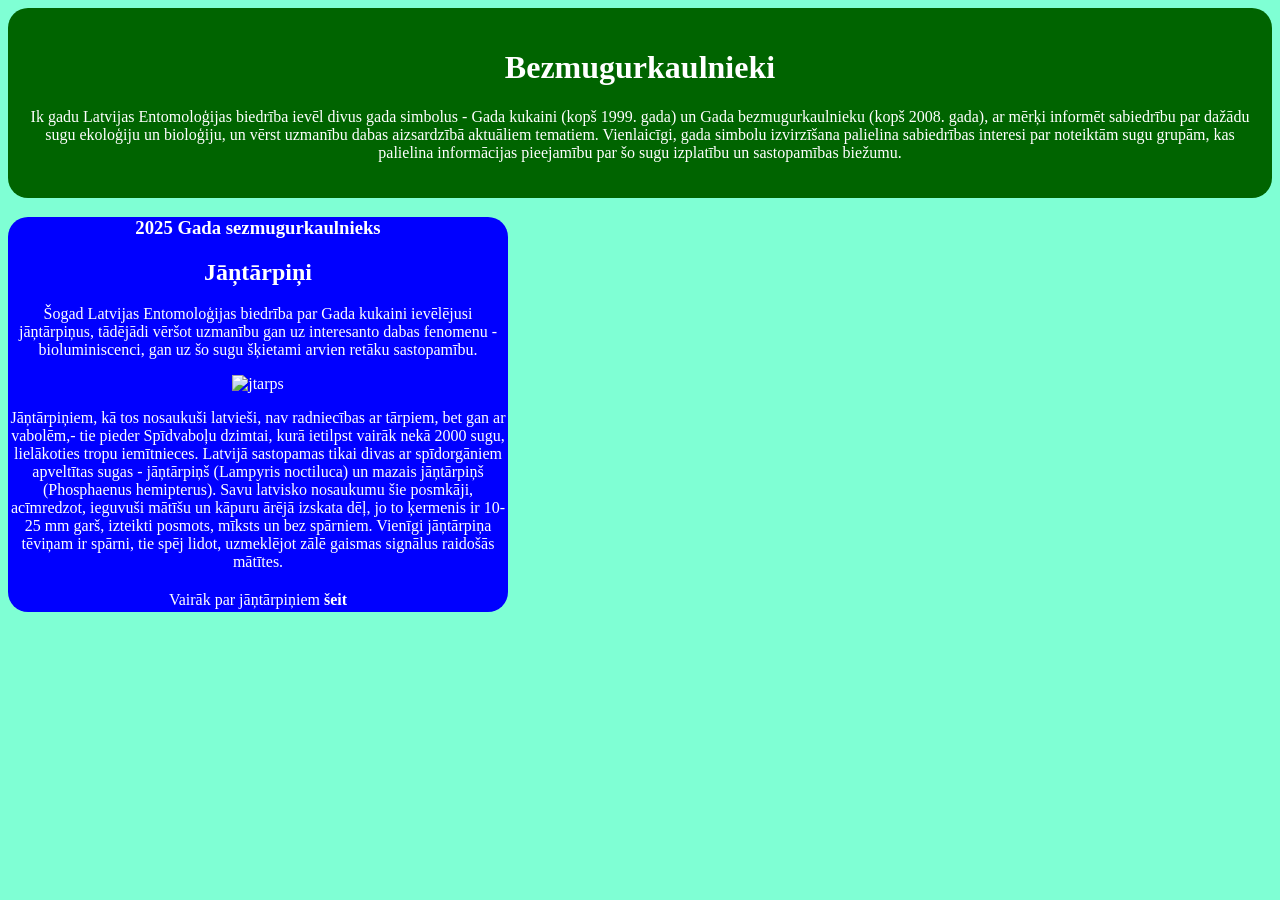
==== index.html @ 0edb4a2b "e" ====
<!DOCTYPE html>
<html lang="en">
<head>
    <meta charset="UTF-8">
    <meta name="viewport" content="width=device-width, initial-scale=1.0">
    <title>Bezmugurkaulnieki</title>
</head>
<style>
    h1{
        position: relative;
        text-align: center;
        padding: auto;
        color: #ffff;
    }
    header p {
        text-align: center;
        color: #ffff;
    }
    header { 
        background-color: darkgreen;
        padding: 20px;
        border-radius: 20px;
    }
    body {
        background-color: aquamarine;
    }

    .jantarpins {
        background-color: blue;
        text-align: center;
        border-radius: 20px;
        max-width: 500px;
        height: auto;
        color: #ffff;
        display: block;
        margin-left: auto;
        margin-right: auto;
    }

    .jantarpins img {
        width: 50%;
    }

    .button1 {
        width: 200px;
        height: 30px;
        text-align: center;
        text-decoration: none;
        border-radius: 5px;
        color: white;
        font-weight: bold;
        line-height: 25px;
    }

    .button1:hover{
        background-color: rgb(50, 116, 248);
        display: inline-flex;
        text-align: center;
    }
    .dzivnikeu_kartis{
        display: flex;
        position: relative;
    }
</style>

<body>
<header>
    <h1>Bezmugurkaulnieki</h1>
    <p>Ik gadu Latvijas Entomoloģijas biedrība ievēl divus gada simbolus - Gada kukaini (kopš 1999. gada) un Gada bezmugurkaulnieku (kopš 2008. gada), ar mērķi informēt sabiedrību par dažādu sugu ekoloģiju un bioloģiju, un vērst uzmanību dabas aizsardzībā aktuāliem tematiem. Vienlaicīgi, gada simbolu izvirzīšana palielina sabiedrības interesi par noteiktām sugu grupām, kas palielina informācijas pieejamību par šo sugu izplatību un sastopamības biežumu.</p>
</header>
<main>
<div class="dzivnikeu_kartis">
<div>
    <div class="jantarpins">
        <h3>
            2025 Gada sezmugurkaulnieks
        </h3>
        <h2>Jāņtārpiņi</h2>
        <p>Šogad Latvijas Entomoloģijas biedrība par Gada kukaini ievēlējusi jāņtārpiņus, tādējādi vēršot uzmanību gan uz interesanto dabas fenomenu - bioluminiscenci, gan uz šo sugu šķietami arvien retāku sastopamību.</p>
        <img src="https://site-1925148.mozfiles.com/files/1925148/lampyris_matite-2.jpg" alt="jtarps">
        <p>Jāņtārpiņiem, kā tos nosaukuši  latvieši, nav radniecības ar tārpiem, bet gan ar vabolēm,- tie pieder Spīdvaboļu dzimtai, kurā ietilpst vairāk nekā 2000 sugu, lielākoties tropu iemītnieces. Latvijā sastopamas tikai divas ar spīdorgāniem apveltītas sugas -  jāņtārpiņš (Lampyris noctiluca) un mazais jāņtārpiņš (Phosphaenus hemipterus).  Savu latvisko nosaukumu šie posmkāji, acīmredzot, ieguvuši mātīšu un kāpuru ārējā izskata dēļ, jo to ķermenis ir 10-25 mm garš, izteikti posmots, mīksts  un bez spārniem. Vienīgi jāņtārpiņa tēviņam ir spārni, tie spēj lidot, uzmeklējot zālē gaismas signālus raidošās mātītes. </p>
        <p>Vairāk par jāņtārpiņiem  <a class="button1" href="http://www.entomologi.lv/aktuali/params/post/4748964/gada-kukaini-2025---jantarpini">šeit</a></p>
    </div>

    <div class="zirneklis">
    </div>
</div>
</div>

</main>
</body>
</html>
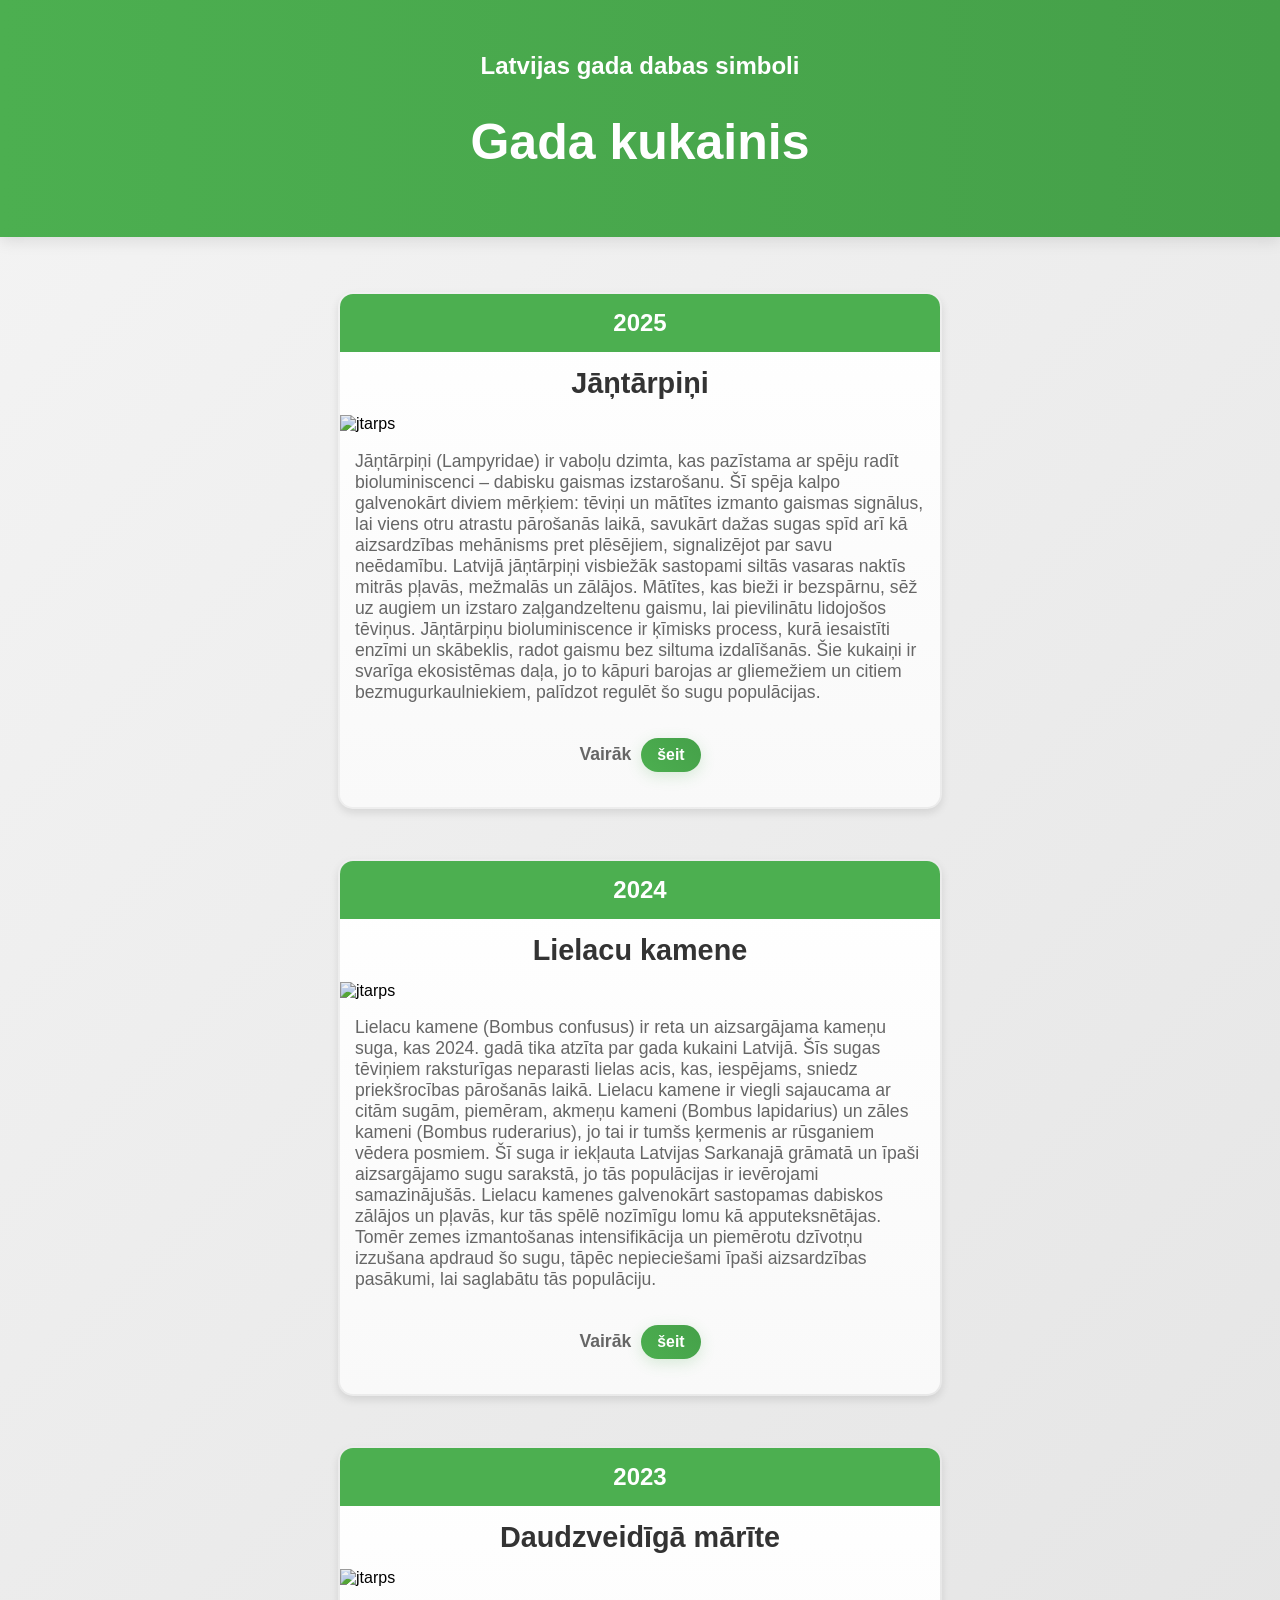
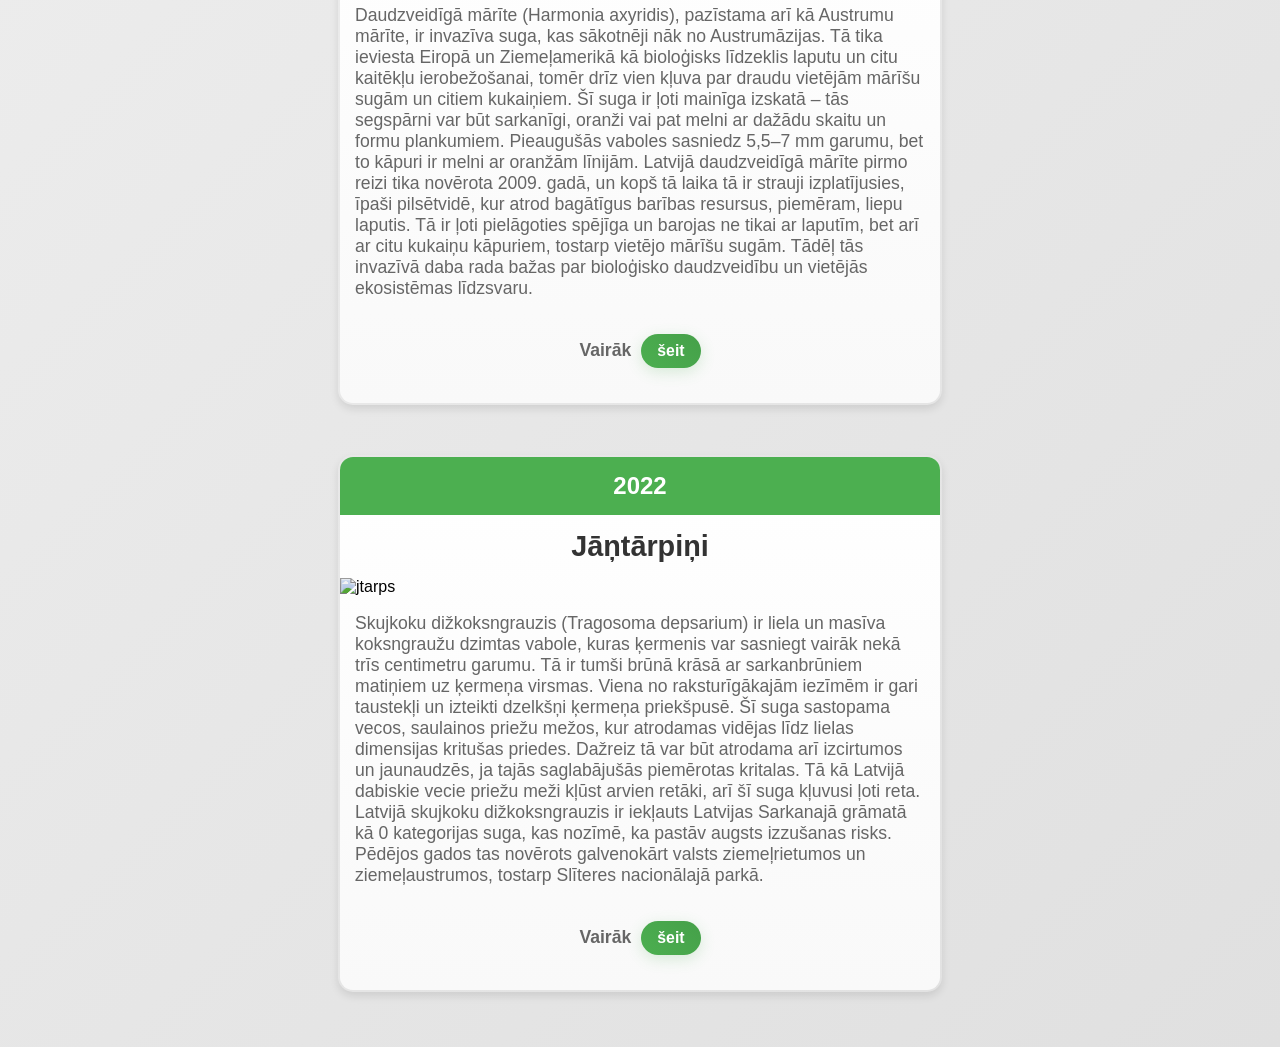
==== commit 38c590fe: "f" ====
--- a/index.html
+++ b/index.html
@@ -3,90 +3,68 @@
 <head>
     <meta charset="UTF-8">
     <meta name="viewport" content="width=device-width, initial-scale=1.0">
-    <title>Bezmugurkaulnieki</title>
+    <title>Latvijas gada dabas simboli</title>
+    <link rel="stylesheet" href="https://cdnjs.cloudflare.com/ajax/libs/aos/2.3.4/aos.css">
+    <script src="https://cdnjs.cloudflare.com/ajax/libs/aos/2.3.4/aos.js"></script>
+    <link rel="stylesheet" href="style.css">
 </head>
-<style>
-    h1{
-        position: relative;
-        text-align: center;
-        padding: auto;
-        color: #ffff;
-    }
-    header p {
-        text-align: center;
-        color: #ffff;
-    }
-    header { 
-        background-color: darkgreen;
-        padding: 20px;
-        border-radius: 20px;
-    }
-    body {
-        background-color: aquamarine;
-    }
-
-    .jantarpins {
-        background-color: blue;
-        text-align: center;
-        border-radius: 20px;
-        max-width: 500px;
-        height: auto;
-        color: #ffff;
-        display: block;
-        margin-left: auto;
-        margin-right: auto;
-    }
-
-    .jantarpins img {
-        width: 50%;
-    }
-
-    .button1 {
-        width: 200px;
-        height: 30px;
-        text-align: center;
-        text-decoration: none;
-        border-radius: 5px;
-        color: white;
-        font-weight: bold;
-        line-height: 25px;
-    }
-
-    .button1:hover{
-        background-color: rgb(50, 116, 248);
-        display: inline-flex;
-        text-align: center;
-    }
-    .dzivnikeu_kartis{
-        display: flex;
-        position: relative;
-    }
-</style>
-
 <body>
 <header>
-    <h1>Bezmugurkaulnieki</h1>
-    <p>Ik gadu Latvijas Entomoloģijas biedrība ievēl divus gada simbolus - Gada kukaini (kopš 1999. gada) un Gada bezmugurkaulnieku (kopš 2008. gada), ar mērķi informēt sabiedrību par dažādu sugu ekoloģiju un bioloģiju, un vērst uzmanību dabas aizsardzībā aktuāliem tematiem. Vienlaicīgi, gada simbolu izvirzīšana palielina sabiedrības interesi par noteiktām sugu grupām, kas palielina informācijas pieejamību par šo sugu izplatību un sastopamības biežumu.</p>
+    <h2>Latvijas gada dabas simboli</h2>
+    <h1>Gada kukainis</h1>
 </header>
 <main>
+<div>
 <div class="dzivnikeu_kartis">
-<div>
-    <div class="jantarpins">
+    <div class="iteam" data-aos="fade-up" data-aos-duration="1000" data-aos-delay="100">
         <h3>
-            2025 Gada sezmugurkaulnieks
+            2025
         </h3>
         <h2>Jāņtārpiņi</h2>
-        <p>Šogad Latvijas Entomoloģijas biedrība par Gada kukaini ievēlējusi jāņtārpiņus, tādējādi vēršot uzmanību gan uz interesanto dabas fenomenu - bioluminiscenci, gan uz šo sugu šķietami arvien retāku sastopamību.</p>
-        <img src="https://site-1925148.mozfiles.com/files/1925148/lampyris_matite-2.jpg" alt="jtarps">
-        <p>Jāņtārpiņiem, kā tos nosaukuši  latvieši, nav radniecības ar tārpiem, bet gan ar vabolēm,- tie pieder Spīdvaboļu dzimtai, kurā ietilpst vairāk nekā 2000 sugu, lielākoties tropu iemītnieces. Latvijā sastopamas tikai divas ar spīdorgāniem apveltītas sugas -  jāņtārpiņš (Lampyris noctiluca) un mazais jāņtārpiņš (Phosphaenus hemipterus).  Savu latvisko nosaukumu šie posmkāji, acīmredzot, ieguvuši mātīšu un kāpuru ārējā izskata dēļ, jo to ķermenis ir 10-25 mm garš, izteikti posmots, mīksts  un bez spārniem. Vienīgi jāņtārpiņa tēviņam ir spārni, tie spēj lidot, uzmeklējot zālē gaismas signālus raidošās mātītes. </p>
-        <p>Vairāk par jāņtārpiņiem  <a class="button1" href="http://www.entomologi.lv/aktuali/params/post/4748964/gada-kukaini-2025---jantarpini">šeit</a></p>
+        <img src="https://dabasdati.lv/site/img/pub/1/24/114/1735893631.jpg" alt="jtarps">
+        <p>Jāņtārpiņi (Lampyridae) ir vaboļu dzimta, kas pazīstama ar spēju radīt bioluminiscenci – dabisku gaismas izstarošanu. Šī spēja kalpo galvenokārt diviem mērķiem: tēviņi un mātītes izmanto gaismas signālus, lai viens otru atrastu pārošanās laikā, savukārt dažas sugas spīd arī kā aizsardzības mehānisms pret plēsējiem, signalizējot par savu neēdamību. Latvijā jāņtārpiņi visbiežāk sastopami siltās vasaras naktīs mitrās pļavās, mežmalās un zālājos. Mātītes, kas bieži ir bezspārnu, sēž uz augiem un izstaro zaļgandzeltenu gaismu, lai pievilinātu lidojošos tēviņus. Jāņtārpiņu bioluminiscence ir ķīmisks process, kurā iesaistīti enzīmi un skābeklis, radot gaismu bez siltuma izdalīšanās. Šie kukaiņi ir svarīga ekosistēmas daļa, jo to kāpuri barojas ar gliemežiem un citiem bezmugurkaulniekiem, palīdzot regulēt šo sugu populācijas.</p>
+        <p class="text">Vairāk<a class="button1" href="https://dabasdati.lv/lv/article/gada-kukaini-2025-ndash-jantarpini/2024/">šeit</a></p>
     </div>
 
-    <div class="zirneklis">
+    <div class="iteam" data-aos="fade-up" data-aos-duration="1000" data-aos-delay="100">
+        <h3>
+            2024
+        </h3>
+        <h2>Lielacu kamene</h2>
+        <img src="https://dabasdati.lv/site/img/pub/1/23/90/1704731183.jpg" alt="jtarps">
+        <p>Lielacu kamene (Bombus confusus) ir reta un aizsargājama kameņu suga, kas 2024. gadā tika atzīta par gada kukaini Latvijā. Šīs sugas tēviņiem raksturīgas neparasti lielas acis, kas, iespējams, sniedz priekšrocības pārošanās laikā. Lielacu kamene ir viegli sajaucama ar citām sugām, piemēram, akmeņu kameni (Bombus lapidarius) un zāles kameni (Bombus ruderarius), jo tai ir tumšs ķermenis ar rūsganiem vēdera posmiem. Šī suga ir iekļauta Latvijas Sarkanajā grāmatā un īpaši aizsargājamo sugu sarakstā, jo tās populācijas ir ievērojami samazinājušās. Lielacu kamenes galvenokārt sastopamas dabiskos zālājos un pļavās, kur tās spēlē nozīmīgu lomu kā apputeksnētājas. Tomēr zemes izmantošanas intensifikācija un piemērotu dzīvotņu izzušana apdraud šo sugu, tāpēc nepieciešami īpaši aizsardzības pasākumi, lai saglabātu tās populāciju.</p>
+        <p class="text">Vairāk<a class="button1" href="https://dabasdati.lv/lv/article/gada-kukainis-2024-ndash-lielacu-kamene/">šeit</a></p>
     </div>
+
+    <div class="iteam" data-aos="fade-up" data-aos-duration="1000" data-aos-delay="100">
+        <h3>
+            2023
+        </h3>
+        <h2>Daudzveidīgā mārīte</h2>
+        <img src="https://dabasdati.lv/site/img/pub/1/20/285/1673260188.jpg" alt="jtarps">
+        <p>Daudzveidīgā mārīte (Harmonia axyridis), pazīstama arī kā Austrumu mārīte, ir invazīva suga, kas sākotnēji nāk no Austrumāzijas. Tā tika ieviesta Eiropā un Ziemeļamerikā kā bioloģisks līdzeklis laputu un citu kaitēkļu ierobežošanai, tomēr drīz vien kļuva par draudu vietējām mārīšu sugām un citiem kukaiņiem. Šī suga ir ļoti mainīga izskatā – tās segspārni var būt sarkanīgi, oranži vai pat melni ar dažādu skaitu un formu plankumiem. Pieaugušās vaboles sasniedz 5,5–7 mm garumu, bet to kāpuri ir melni ar oranžām līnijām. Latvijā daudzveidīgā mārīte pirmo reizi tika novērota 2009. gadā, un kopš tā laika tā ir strauji izplatījusies, īpaši pilsētvidē, kur atrod bagātīgus barības resursus, piemēram, liepu laputis. Tā ir ļoti pielāgoties spējīga un barojas ne tikai ar laputīm, bet arī ar citu kukaiņu kāpuriem, tostarp vietējo mārīšu sugām. Tādēļ tās invazīvā daba rada bažas par bioloģisko daudzveidību un vietējās ekosistēmas līdzsvaru.</p>
+        <p class="text">Vairāk<a class="button1" href="https://dabasdati.lv/lv/article/gada-kukainis-2023-ndash-daudzveidiga-marite/">šeit</a></p>
+    </div>
+
+    <div class="iteam" data-aos="fade-up" data-aos-duration="1000" data-aos-delay="100">
+        <h3>
+            2022
+        </h3>
+        <h2>Jāņtārpiņi</h2>
+        <img src="https://dabasdati.lv/site/img/pub/1/18/119/1641733963.jpg" alt="jtarps">
+        <p>Skujkoku dižkoksngrauzis (Tragosoma depsarium) ir liela un masīva koksngraužu dzimtas vabole, kuras ķermenis var sasniegt vairāk nekā trīs centimetru garumu. Tā ir tumši brūnā krāsā ar sarkanbrūniem matiņiem uz ķermeņa virsmas. Viena no raksturīgākajām iezīmēm ir gari taustekļi un izteikti dzelkšņi ķermeņa priekšpusē. Šī suga sastopama vecos, saulainos priežu mežos, kur atrodamas vidējas līdz lielas dimensijas kritušas priedes. Dažreiz tā var būt atrodama arī izcirtumos un jaunaudzēs, ja tajās saglabājušās piemērotas kritalas. Tā kā Latvijā dabiskie vecie priežu meži kļūst arvien retāki, arī šī suga kļuvusi ļoti reta. Latvijā skujkoku dižkoksngrauzis ir iekļauts Latvijas Sarkanajā grāmatā kā 0 kategorijas suga, kas nozīmē, ka pastāv augsts izzušanas risks. Pēdējos gados tas novērots galvenokārt valsts ziemeļrietumos un ziemeļaustrumos, tostarp Slīteres nacionālajā parkā.</p>
+        <p class="text">Vairāk<a class="button1" href="https://dabasdati.lv/lv/article/gada-kukainis-2022-ndash-skujkoku-dizkoksngrauzis/2019/">šeit</a></p>
+    </div>
+
 </div>
 </div>
-
 </main>
+<script src="https://cdnjs.cloudflare.com/ajax/libs/aos/2.3.4/aos.js"></script>
+<script>
+    AOS.init({
+        duration: 1000,
+        offset: 200
+    });
+</script>
 </body>
 </html>
--- a/style.css
+++ b/style.css
@@ -0,0 +1,180 @@
+body {
+    font-family: Arial, sans-serif;
+    background: linear-gradient(135deg, #f4f4f4 0%, #e0e0e0 100%);
+    margin: 0;
+    padding: 0;
+    min-height: 100vh;
+}
+
+header {
+    background: linear-gradient(90deg, #4CAF50, #45a049);
+    color: white;
+    padding: 2em 0;
+    text-align: center;
+    animation: fadeIn 2s ease-in-out;
+    box-shadow: 0 4px 15px rgba(0, 0, 0, 0.1);
+
+    h1 {
+        font-size: 50px;
+    }
+}
+
+@keyframes fadeIn {
+    from { 
+        opacity: 0;
+        transform: translateY(-20px);
+    }
+    to { 
+        opacity: 1;
+        transform: translateY(0);
+    }
+}
+
+main {
+    padding: 20px;
+}
+
+.dzivnikeu_kartis {
+    display: flex;
+    flex-wrap: wrap;
+    justify-content: center;
+    gap: 20px;
+    padding: 20px;
+}
+
+.iteam {
+    background: linear-gradient(to bottom, #ffffff 0%, #f9f9f9 100%);
+    border-radius: 15px;
+    box-shadow: 0 4px 8px rgba(0, 0, 0, 0.1);
+    overflow: hidden;
+    width: 600px;
+    margin: 15px;
+    transition: all 0.3s ease-in-out;
+    border: 2px solid transparent;
+    background-clip: padding-box;
+    position: relative;
+}
+
+.iteam::before {
+    content: '';
+    position: absolute;
+    top: 0;
+    left: 0;
+    right: 0;
+    height: 4px;
+    background: linear-gradient(90deg, #4CAF50, #45a049);
+    transform: scaleX(0);
+    transition: transform 0.3s ease-in-out;
+}
+
+.iteam:hover::before {
+    transform: scaleX(1);
+}
+
+.iteam:hover {
+    transform: translateY(-15px) scale(1.02);
+    box-shadow: 0 20px 40px rgba(0, 0, 0, 0.15);
+    border: 2px solid rgba(76, 175, 80, 0.3);
+}
+
+.iteam h3 {
+    background-color: #4CAF50;
+    color: white;
+    margin: 0;
+    padding: 15px;
+    text-align: center;
+    font-size: 1.5em;
+    transition: all 0.3s ease-in-out;
+}
+
+.iteam:hover h3 {
+    background-color: #45a049;
+    padding: 20px;
+}
+
+.iteam h2 {
+    color: #333;
+    margin: 15px;
+    text-align: center;
+    font-size: 1.8em;
+    transition: all 0.3s ease-in-out;
+}
+
+.iteam:hover h2 {
+    color: #4CAF50;
+    transform: scale(1.05);
+}
+
+.iteam p {
+    padding: 0 15px 15px;
+    color: #666;
+    font-size: 1.1em;
+    transition: all 0.3s ease-in-out;
+}
+
+.iteam:hover p {
+    color: #333;
+}
+
+.iteam img {
+    width: 100%;
+    height: auto;
+    transition: all 0.5s ease-in-out;
+    filter: brightness(0.95);
+}
+
+.iteam:hover img {
+    transform: scale(1.05);
+    filter: brightness(1.1) contrast(1.1);
+}
+
+.button1 {
+    display: inline-block;
+    background: linear-gradient(45deg, #4CAF50, #45a049);
+    color: white;
+    text-align: center;
+    padding: 8px 16px;
+    margin-left: 10px;  /* Add space between text and button */
+    text-decoration: none;
+    border-radius: 20px;
+    transition: all 0.3s ease-in-out;
+    width: fit-content;
+    font-size: 0.9em;
+    box-shadow: 0 4px 15px rgba(76, 175, 80, 0.2);
+}
+
+.button1:hover {
+    background: linear-gradient(45deg, #45a049, #4CAF50);
+    transform: translateY(-2px) scale(1.03);
+    box-shadow: 0 6px 15px rgba(76, 175, 80, 0.3);
+}
+
+.text {
+    text-align: center;
+    font-weight: bold;
+    font-size: 1.2em;
+    margin: 20px 0;
+}
+
+/* Add smooth scrolling */
+html {
+    scroll-behavior: smooth;
+}
+
+/* Add a scrollbar style */
+::-webkit-scrollbar {
+    width: 10px;
+}
+
+::-webkit-scrollbar-track {
+    background: #f1f1f1;
+}
+
+::-webkit-scrollbar-thumb {
+    background: #4CAF50;
+    border-radius: 5px;
+}
+
+::-webkit-scrollbar-thumb:hover {
+    background: #45a049;
+}
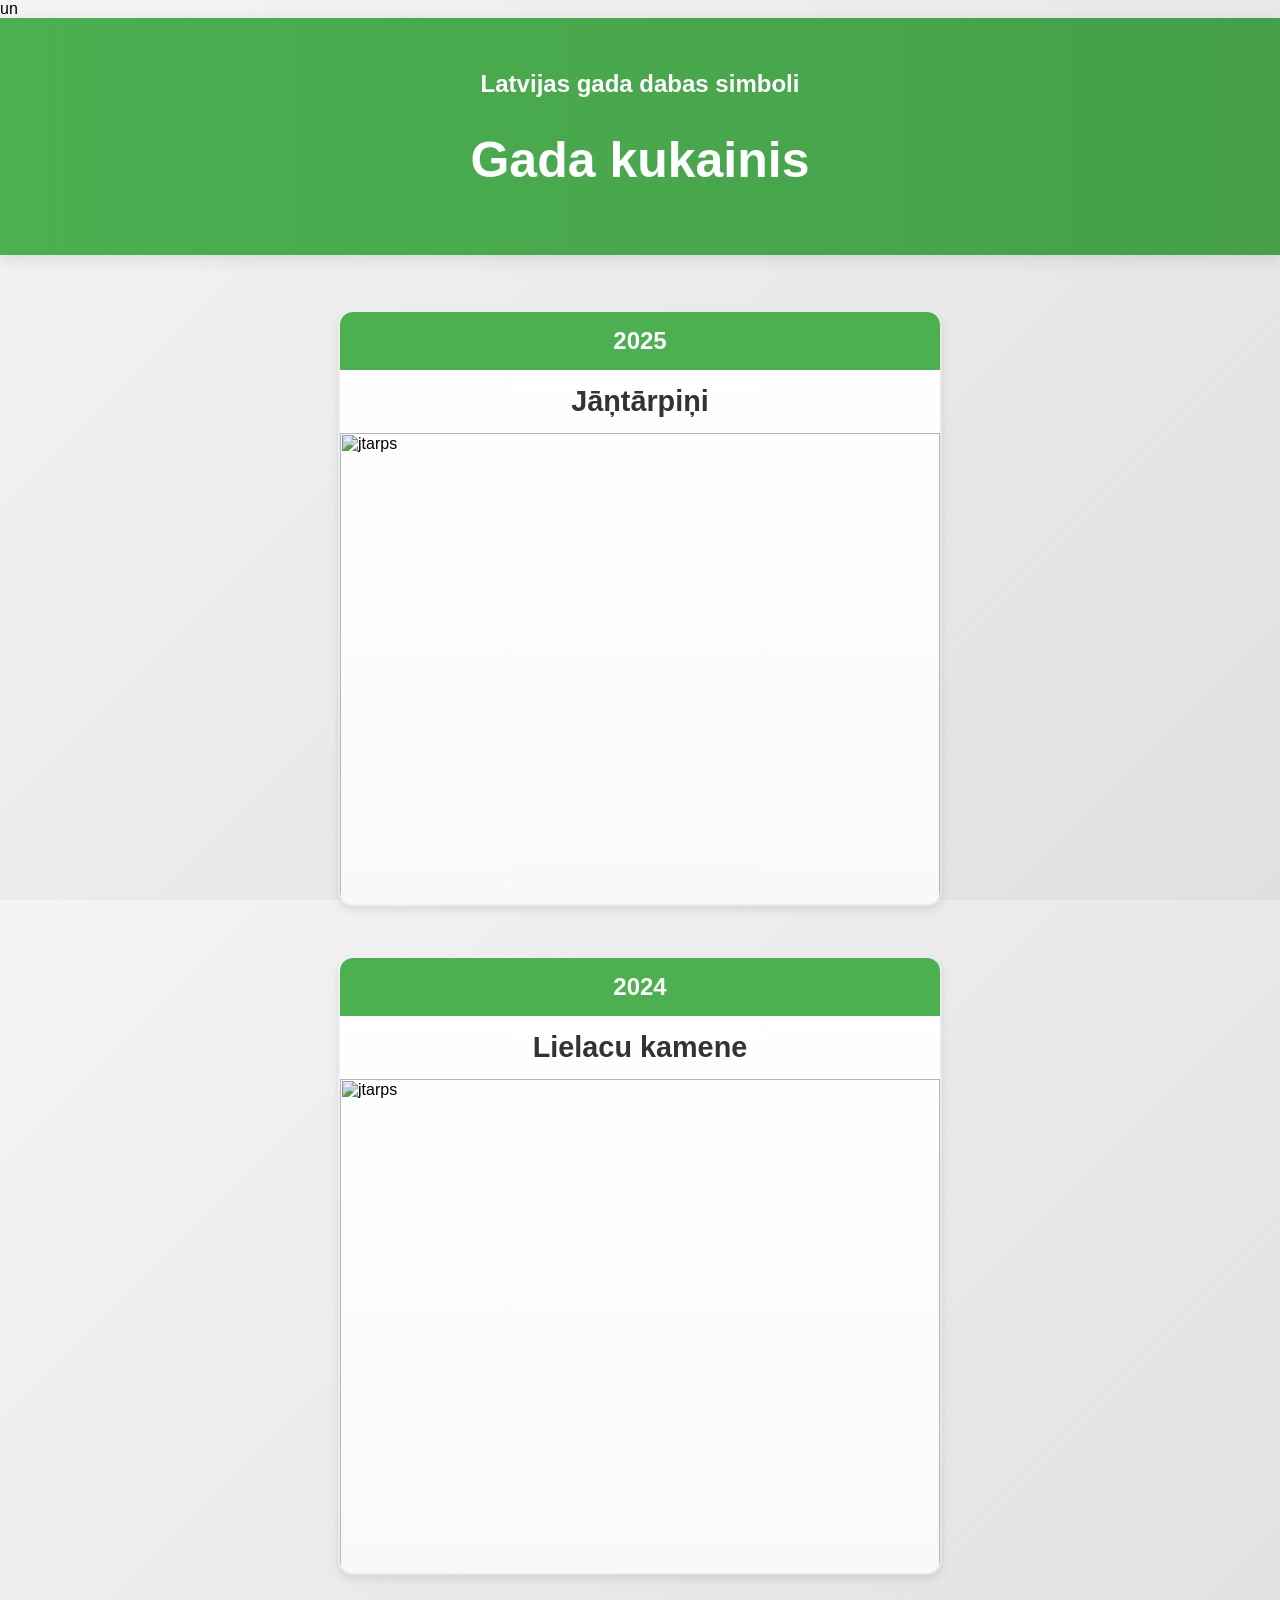
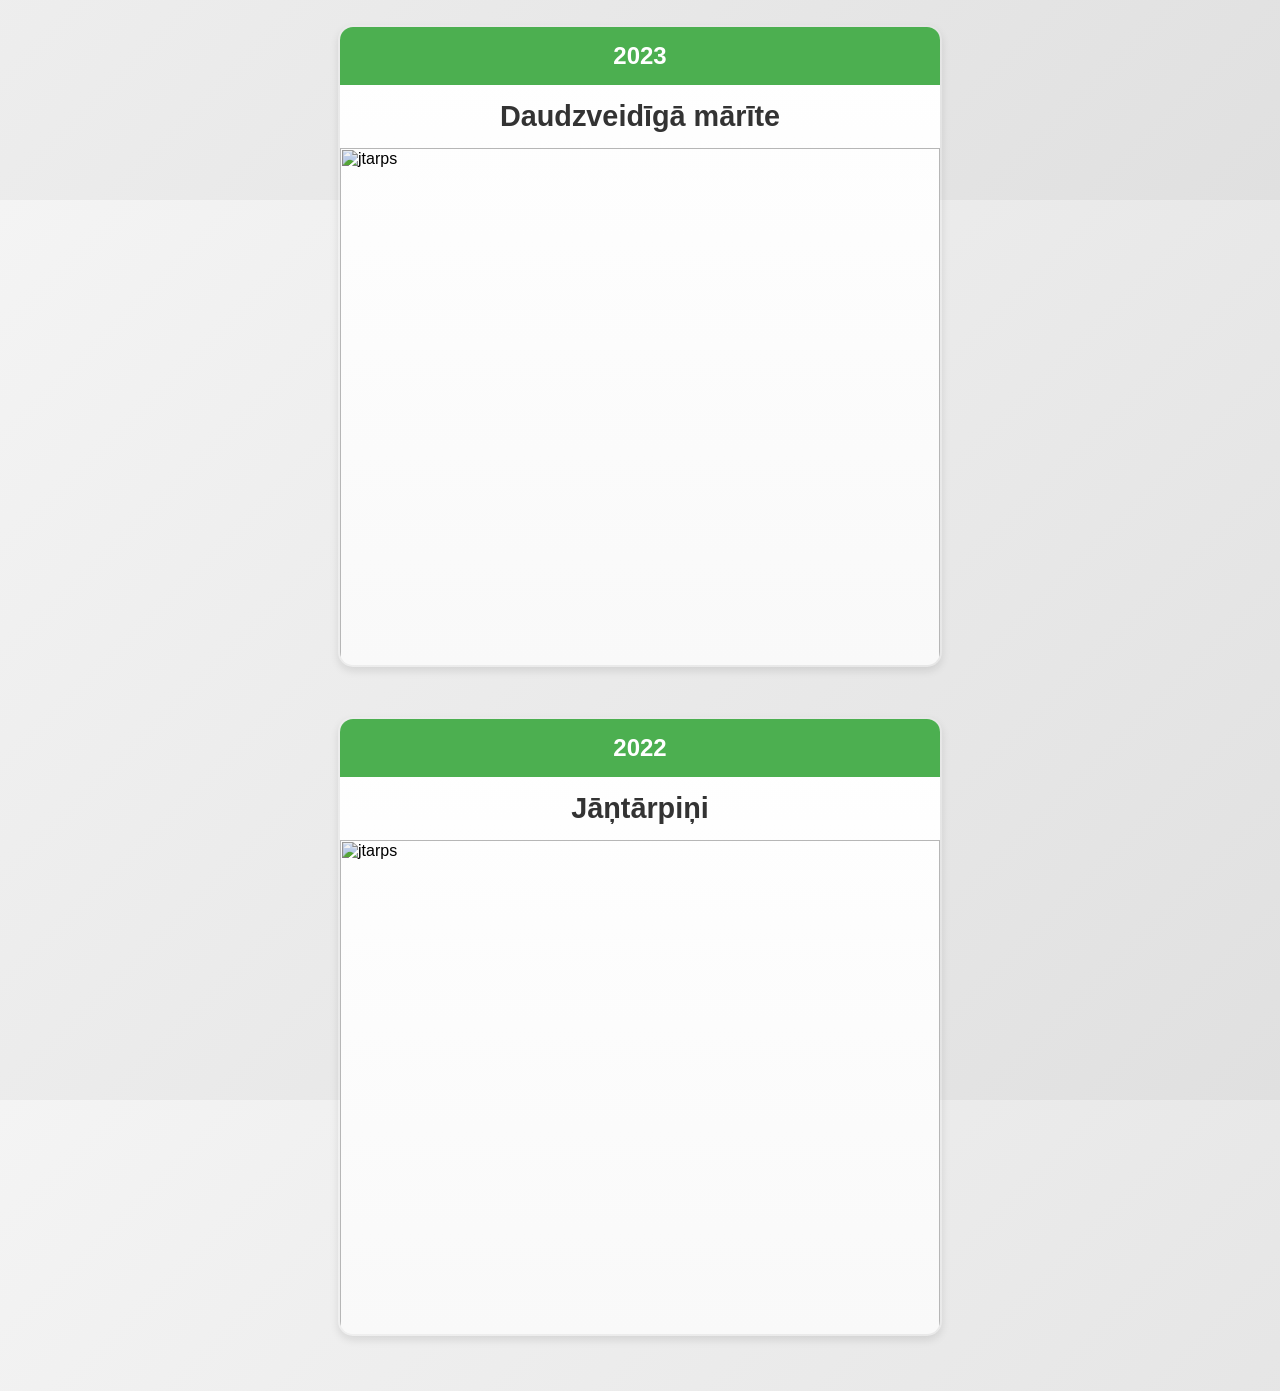
==== commit e83fd4cc: "Update index.html" ====
--- a/index.html
+++ b/index.html
@@ -1,8 +1,7 @@
-<!DOCTYPE html>
+un<!DOCTYPE html>
 <html lang="en">
 <head>
     <meta charset="UTF-8">
-    <meta name="viewport" content="width=device-width, initial-scale=1.0">
     <title>Latvijas gada dabas simboli</title>
     <link rel="stylesheet" href="https://cdnjs.cloudflare.com/ajax/libs/aos/2.3.4/aos.css">
     <script src="https://cdnjs.cloudflare.com/ajax/libs/aos/2.3.4/aos.js"></script>
@@ -62,7 +61,7 @@
 <script src="https://cdnjs.cloudflare.com/ajax/libs/aos/2.3.4/aos.js"></script>
 <script>
     AOS.init({
-        duration: 1000,
+        duration: 1500,
         offset: 200
     });
 </script>
--- a/style.css
+++ b/style.css
@@ -5,6 +5,13 @@
     padding: 0;
     min-height: 100vh;
 }
+
+html {
+  width: 100%;
+  height: 100%;
+  overflow-x: hidden;
+}
+
 
 header {
     background: linear-gradient(90deg, #4CAF50, #45a049);
@@ -108,7 +115,7 @@
 .iteam p {
     padding: 0 15px 15px;
     color: #666;
-    font-size: 1.1em;
+    font-size: 20px;
     transition: all 0.3s ease-in-out;
 }
 
@@ -177,4 +184,4 @@
 
 ::-webkit-scrollbar-thumb:hover {
     background: #45a049;
-}+}
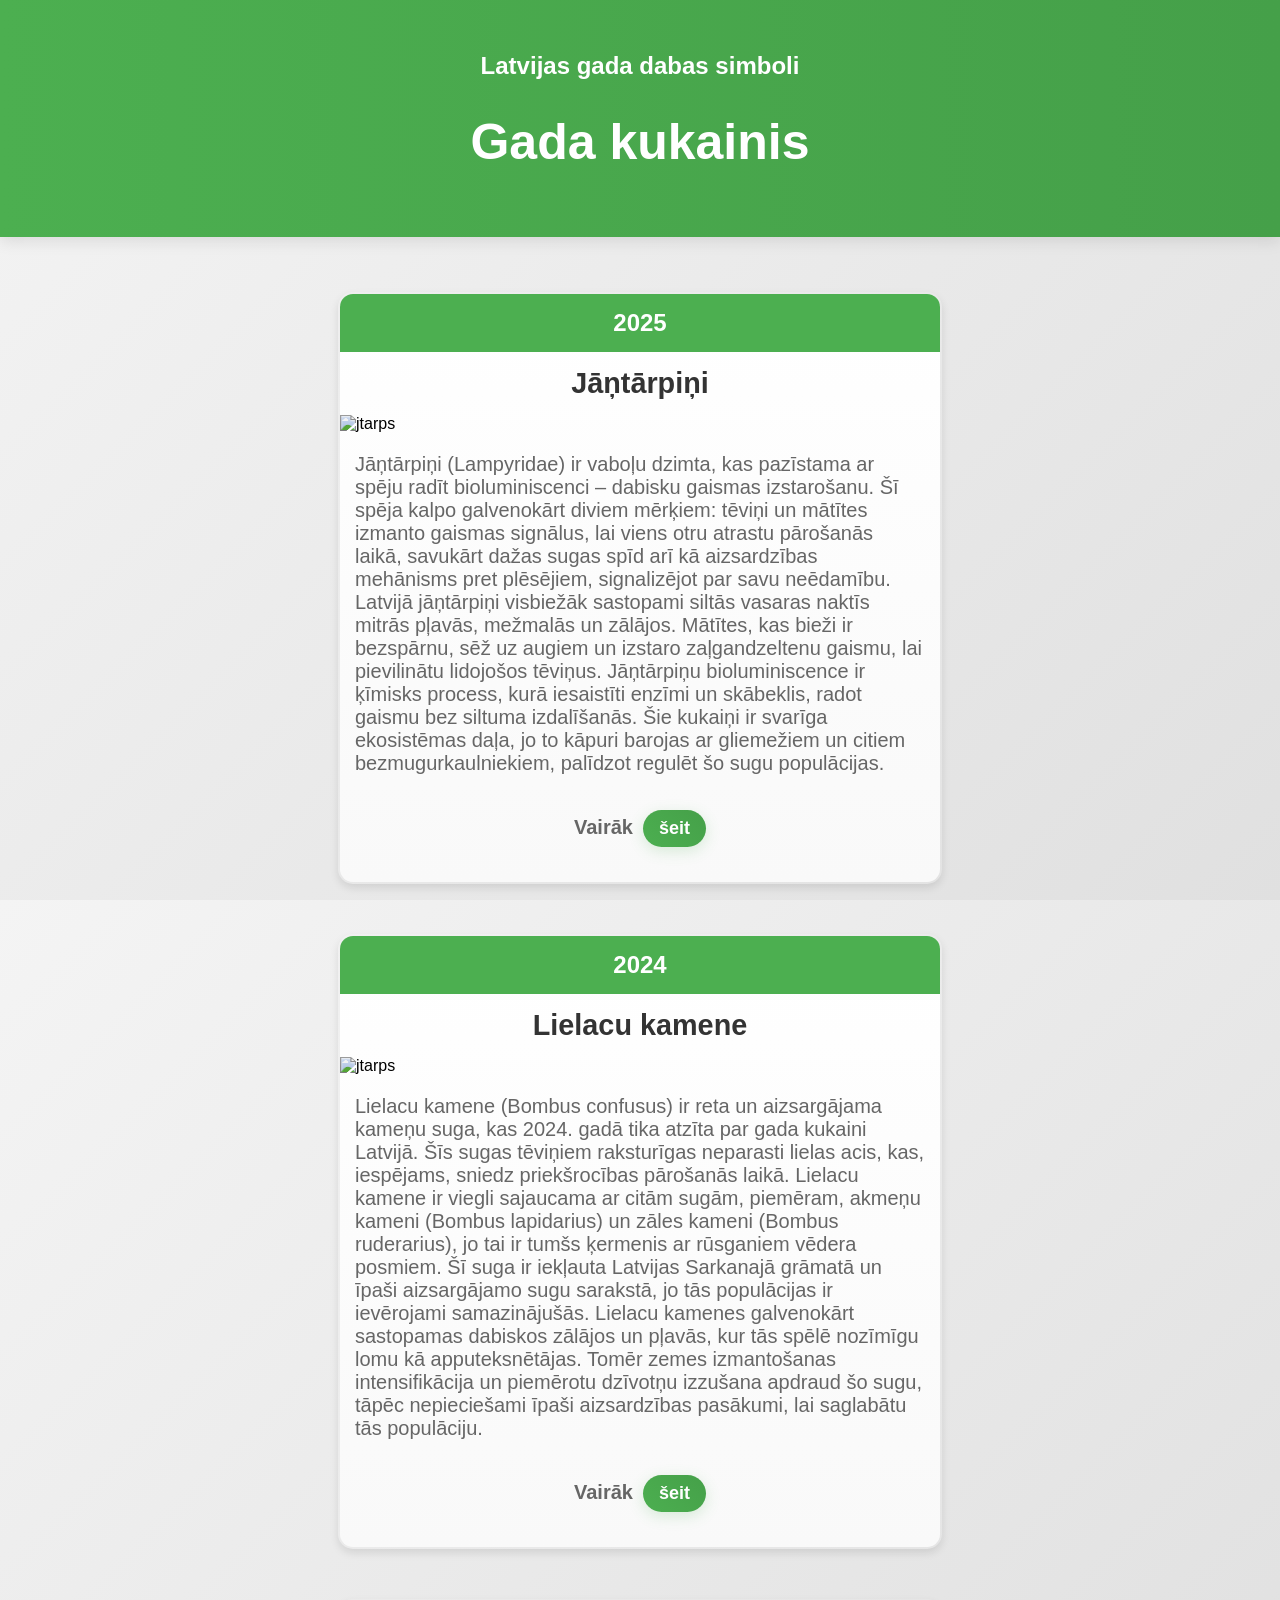
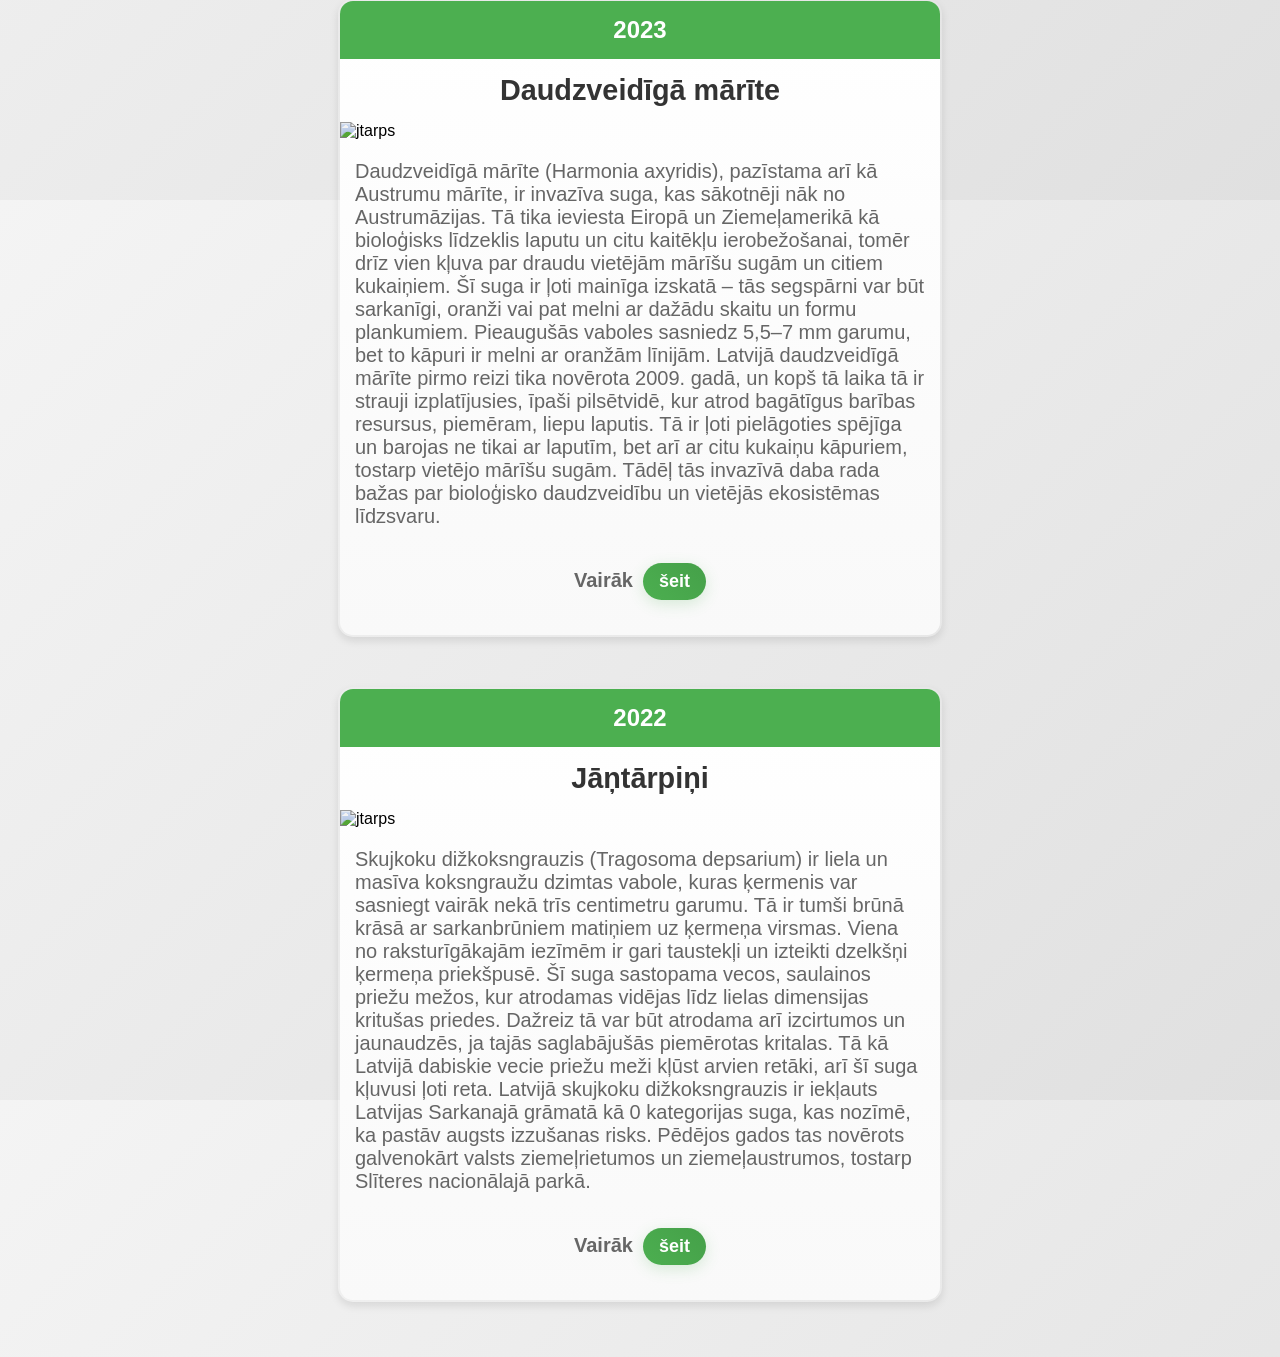
==== commit 09583bc0: "Update index.html" ====
--- a/index.html
+++ b/index.html
@@ -1,4 +1,4 @@
-un<!DOCTYPE html>
+<!DOCTYPE html>
 <html lang="en">
 <head>
     <meta charset="UTF-8">
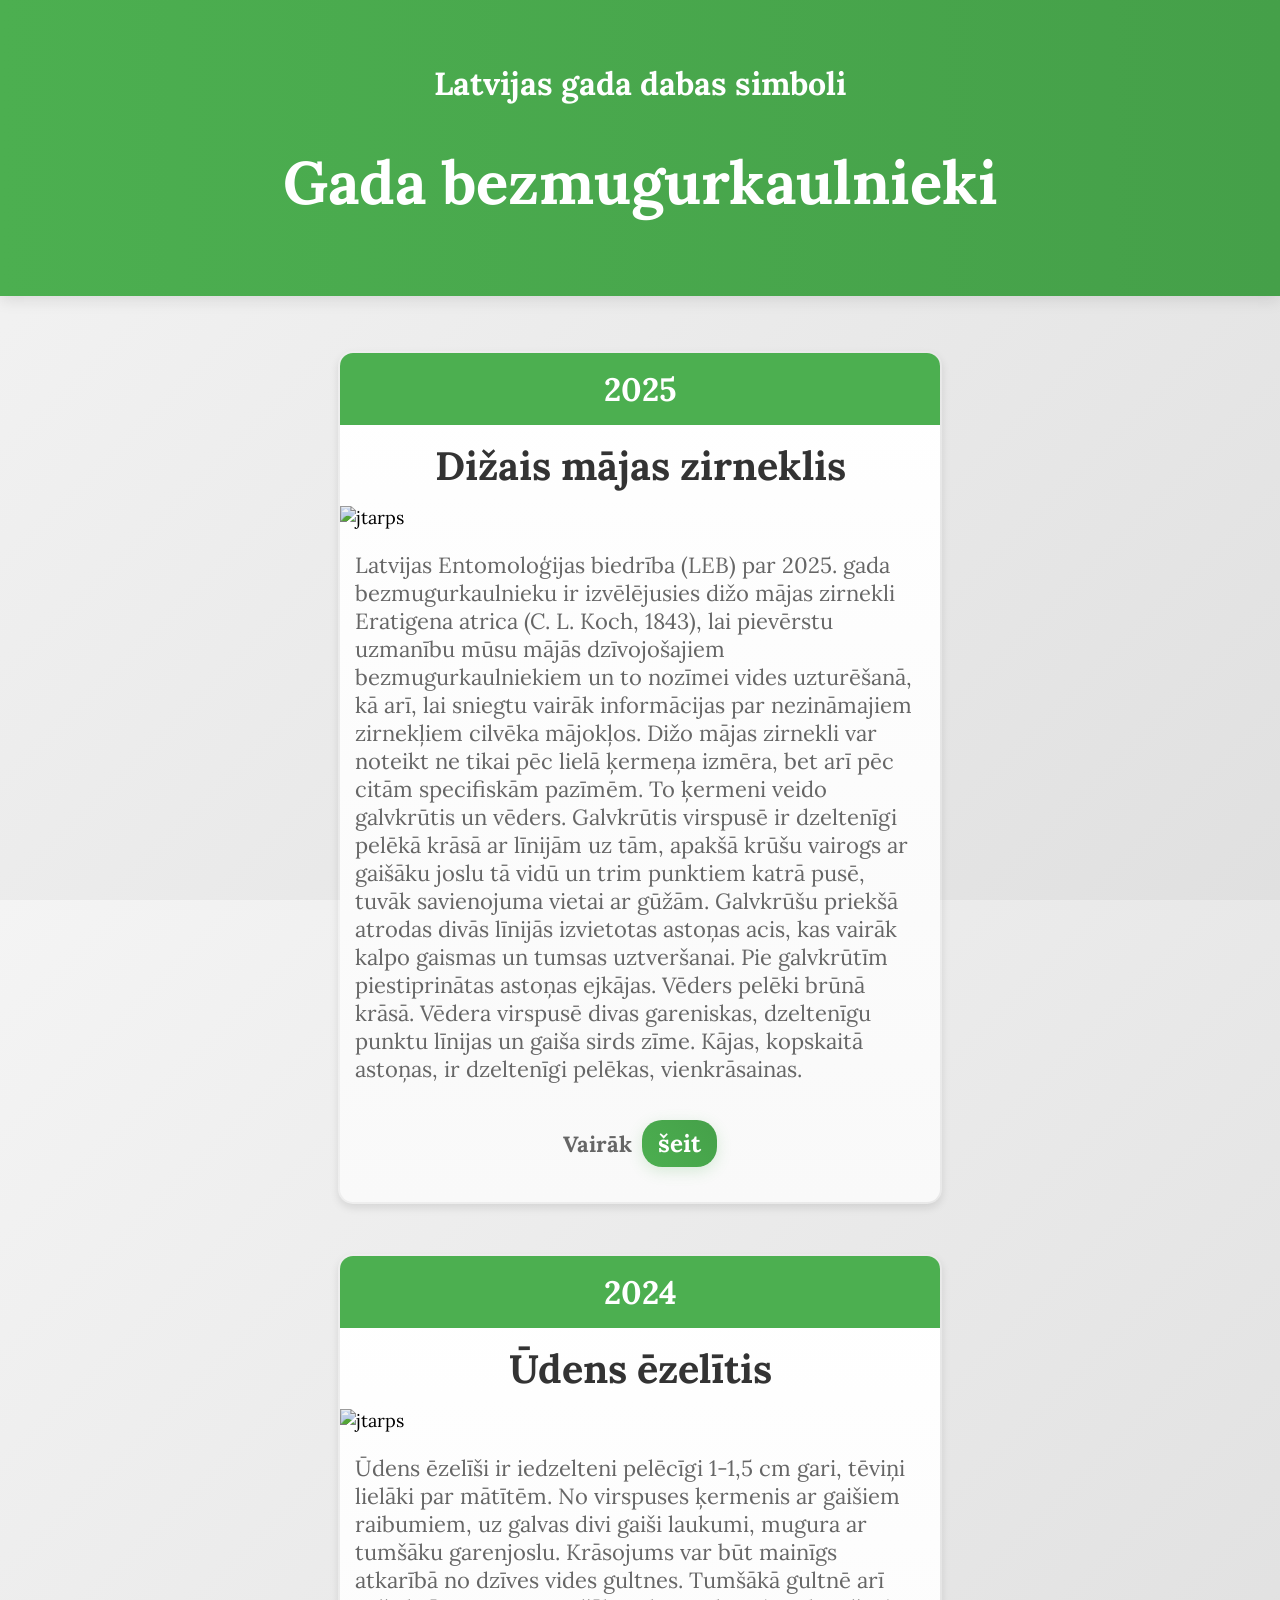
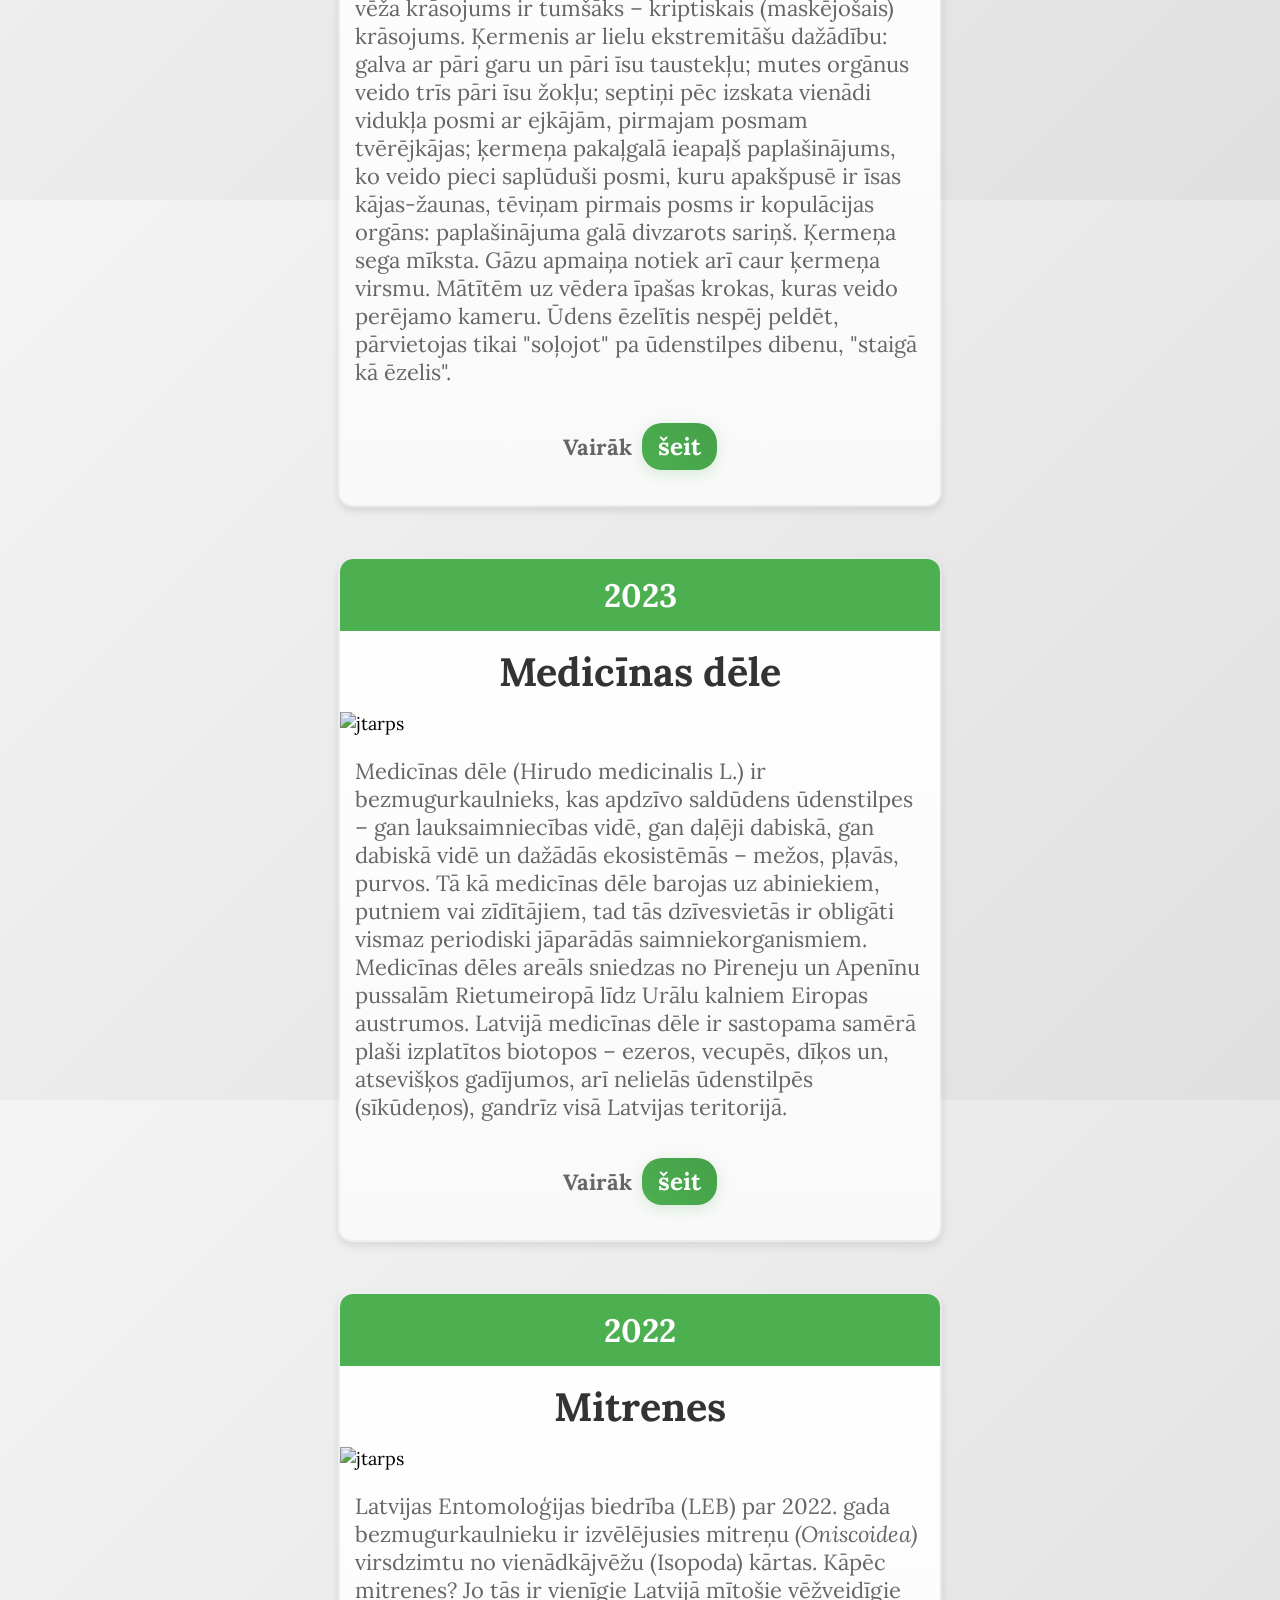
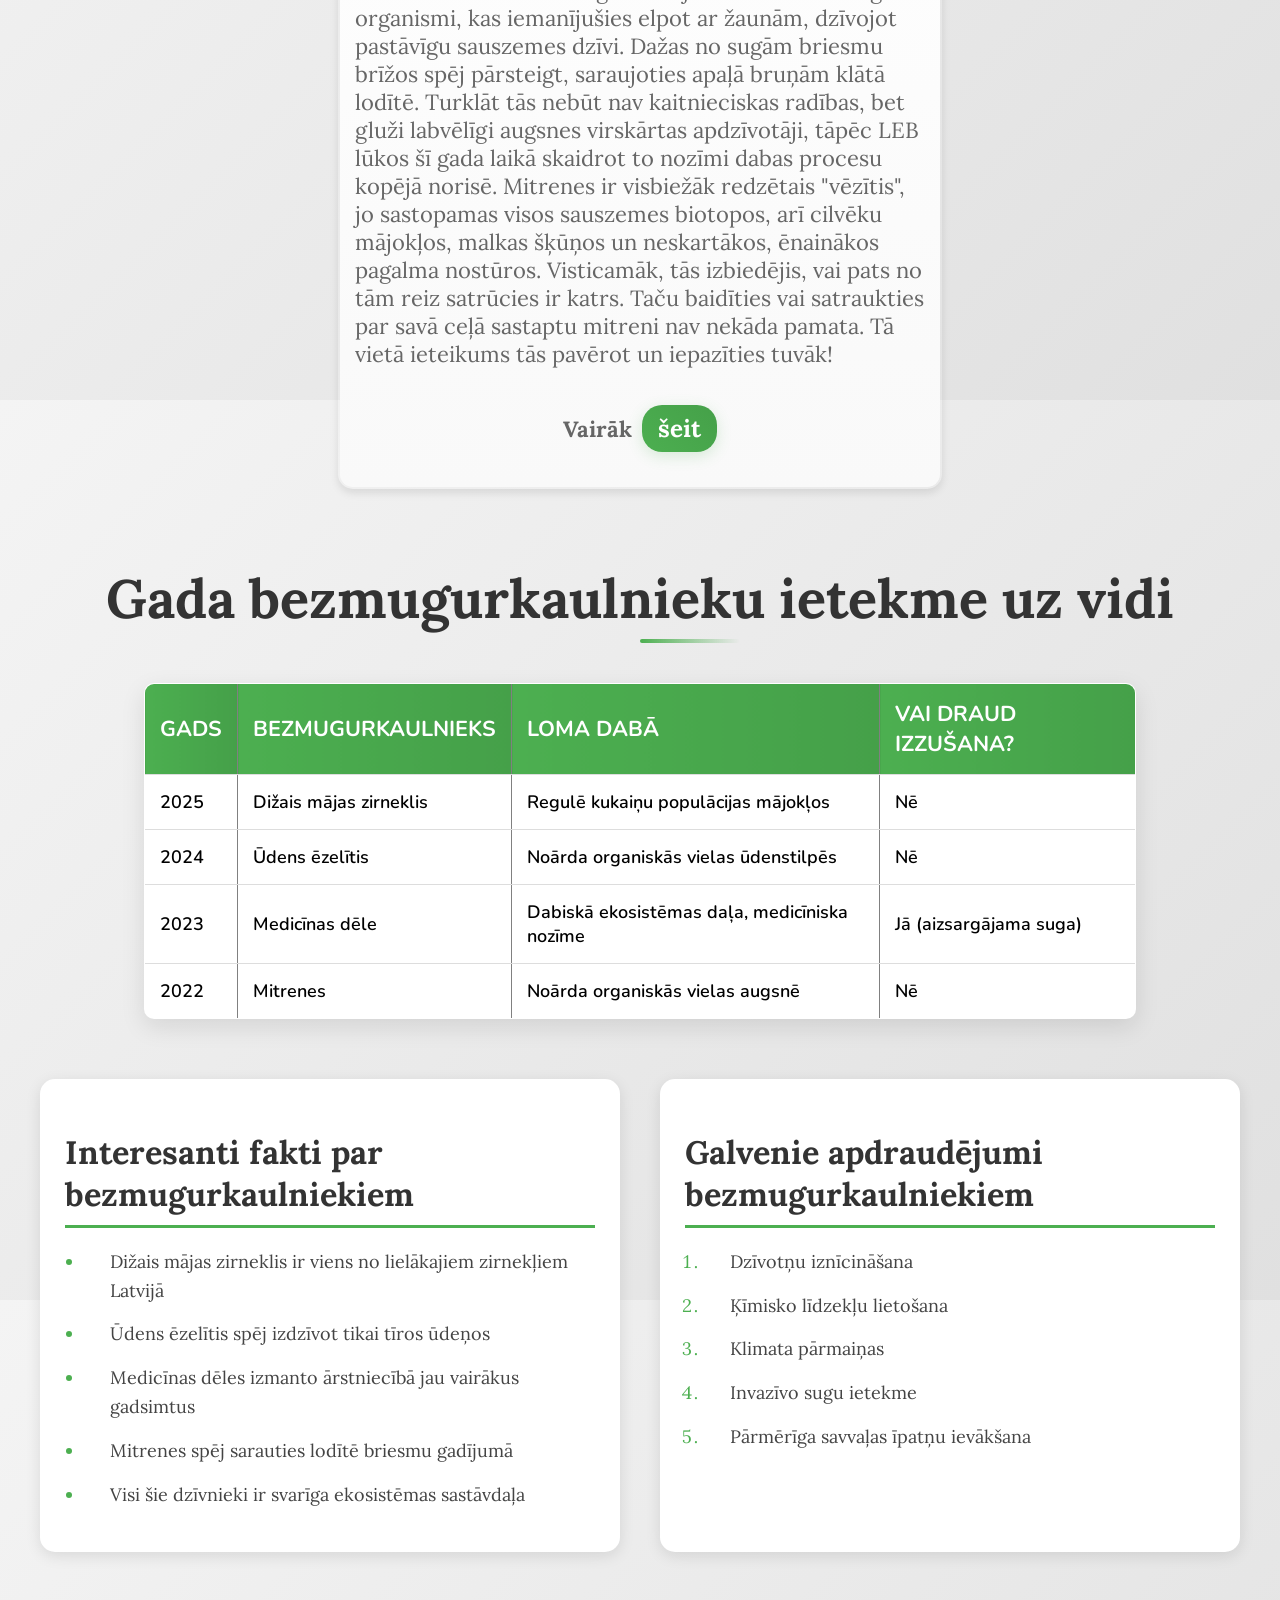
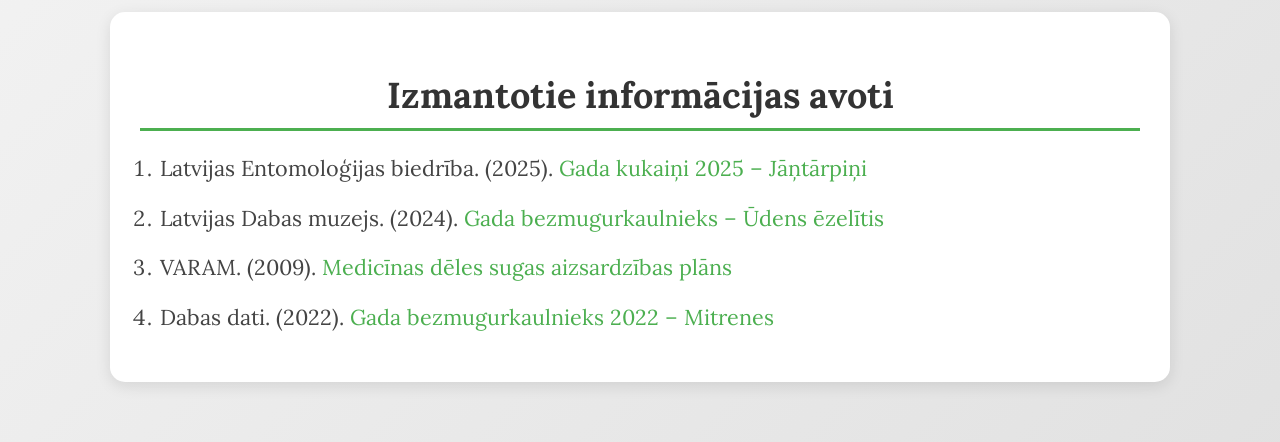
==== commit 8d3e16fa: "big update" ====
--- a/index.html
+++ b/index.html
@@ -6,22 +6,27 @@
     <link rel="stylesheet" href="https://cdnjs.cloudflare.com/ajax/libs/aos/2.3.4/aos.css">
     <script src="https://cdnjs.cloudflare.com/ajax/libs/aos/2.3.4/aos.js"></script>
     <link rel="stylesheet" href="style.css">
+    <link rel="preconnect" href="https://fonts.googleapis.com">
+    <link rel="preconnect" href="https://fonts.gstatic.com" crossorigin>
+    <link href="https://fonts.googleapis.com/css2?family=Nunito:ital,wght@0,200..1000;1,200..1000&display=swap" rel="stylesheet">
+    <link rel="preconnect" href="https://fonts.googleapis.com">
+    <link rel="preconnect" href="https://fonts.gstatic.com" crossorigin>
+    <link href="https://fonts.googleapis.com/css2?family=Lora:ital,wght@0,400..700;1,400..700&display=swap" rel="stylesheet">
 </head>
 <body>
 <header>
     <h2>Latvijas gada dabas simboli</h2>
-    <h1>Gada kukainis</h1>
+    <h1>Gada bezmugurkaulnieki</h1>
 </header>
 <main>
-<div>
 <div class="dzivnikeu_kartis">
     <div class="iteam" data-aos="fade-up" data-aos-duration="1000" data-aos-delay="100">
         <h3>
             2025
         </h3>
-        <h2>Jāņtārpiņi</h2>
-        <img src="https://dabasdati.lv/site/img/pub/1/24/114/1735893631.jpg" alt="jtarps">
-        <p>Jāņtārpiņi (Lampyridae) ir vaboļu dzimta, kas pazīstama ar spēju radīt bioluminiscenci – dabisku gaismas izstarošanu. Šī spēja kalpo galvenokārt diviem mērķiem: tēviņi un mātītes izmanto gaismas signālus, lai viens otru atrastu pārošanās laikā, savukārt dažas sugas spīd arī kā aizsardzības mehānisms pret plēsējiem, signalizējot par savu neēdamību. Latvijā jāņtārpiņi visbiežāk sastopami siltās vasaras naktīs mitrās pļavās, mežmalās un zālājos. Mātītes, kas bieži ir bezspārnu, sēž uz augiem un izstaro zaļgandzeltenu gaismu, lai pievilinātu lidojošos tēviņus. Jāņtārpiņu bioluminiscence ir ķīmisks process, kurā iesaistīti enzīmi un skābeklis, radot gaismu bez siltuma izdalīšanās. Šie kukaiņi ir svarīga ekosistēmas daļa, jo to kāpuri barojas ar gliemežiem un citiem bezmugurkaulniekiem, palīdzot regulēt šo sugu populācijas.</p>
+        <h2>Dižais mājas zirneklis</h2>
+        <img src="https://dabasdati.lv/site/img/pub/1/24/114/1735848830.jpg" alt="jtarps">
+        <p>Latvijas Entomoloģijas biedrība (LEB) par 2025. gada bezmugurkaulnieku ir izvēlējusies dižo mājas zirnekli Eratigena atrica (C. L. Koch, 1843), lai pievērstu uzmanību mūsu mājās dzīvojošajiem bezmugurkaulniekiem un to nozīmei vides uzturēšanā, kā arī, lai sniegtu vairāk informācijas par nezināmajiem zirnekļiem cilvēka mājokļos. Dižo mājas zirnekli var noteikt ne tikai pēc lielā ķermeņa izmēra, bet arī pēc citām specifiskām pazīmēm. To ķermeni veido galvkrūtis un vēders. Galvkrūtis virspusē ir dzeltenīgi pelēkā krāsā ar līnijām uz tām, apakšā krūšu vairogs ar gaišāku joslu tā vidū un trim punktiem katrā pusē, tuvāk savienojuma vietai ar gūžām. Galvkrūšu priekšā atrodas divās līnijās izvietotas astoņas acis, kas vairāk kalpo gaismas un tumsas uztveršanai. Pie galvkrūtīm piestiprinātas astoņas ejkājas. Vēders pelēki brūnā krāsā. Vēdera virspusē divas gareniskas, dzeltenīgu punktu līnijas un gaiša sirds zīme. Kājas, kopskaitā astoņas, ir dzeltenīgi pelēkas, vienkrāsainas.</p>
         <p class="text">Vairāk<a class="button1" href="https://dabasdati.lv/lv/article/gada-kukaini-2025-ndash-jantarpini/2024/">šeit</a></p>
     </div>
 
@@ -29,40 +34,115 @@
         <h3>
             2024
         </h3>
-        <h2>Lielacu kamene</h2>
-        <img src="https://dabasdati.lv/site/img/pub/1/23/90/1704731183.jpg" alt="jtarps">
-        <p>Lielacu kamene (Bombus confusus) ir reta un aizsargājama kameņu suga, kas 2024. gadā tika atzīta par gada kukaini Latvijā. Šīs sugas tēviņiem raksturīgas neparasti lielas acis, kas, iespējams, sniedz priekšrocības pārošanās laikā. Lielacu kamene ir viegli sajaucama ar citām sugām, piemēram, akmeņu kameni (Bombus lapidarius) un zāles kameni (Bombus ruderarius), jo tai ir tumšs ķermenis ar rūsganiem vēdera posmiem. Šī suga ir iekļauta Latvijas Sarkanajā grāmatā un īpaši aizsargājamo sugu sarakstā, jo tās populācijas ir ievērojami samazinājušās. Lielacu kamenes galvenokārt sastopamas dabiskos zālājos un pļavās, kur tās spēlē nozīmīgu lomu kā apputeksnētājas. Tomēr zemes izmantošanas intensifikācija un piemērotu dzīvotņu izzušana apdraud šo sugu, tāpēc nepieciešami īpaši aizsardzības pasākumi, lai saglabātu tās populāciju.</p>
-        <p class="text">Vairāk<a class="button1" href="https://dabasdati.lv/lv/article/gada-kukainis-2024-ndash-lielacu-kamene/">šeit</a></p>
+        <h2>Ūdens ēzelītis</h2>
+        <img src="https://dabasdati.lv/site/img/pub/1/23/94/1704967583.jpg" alt="jtarps">
+        <p>Ūdens ēzelīši ir iedzelteni pelēcīgi 1-1,5 cm gari, tēviņi lielāki par mātītēm. No virspuses ķermenis ar gaišiem raibumiem, uz galvas divi gaiši laukumi, mugura ar tumšāku garenjoslu. Krāsojums var būt mainīgs atkarībā no dzīves vides gultnes. Tumšākā gultnē arī vēža krāsojums ir tumšāks – kriptiskais (maskējošais) krāsojums. Ķermenis ar lielu ekstremitāšu dažādību: galva ar pāri garu un pāri īsu taustekļu; mutes orgānus veido trīs pāri īsu žokļu; septiņi pēc izskata vienādi vidukļa posmi ar ejkājām, pirmajam posmam tvērējkājas; ķermeņa pakaļgalā ieapaļš paplašinājums, ko veido pieci saplūduši posmi, kuru apakšpusē ir īsas kājas-žaunas, tēviņam pirmais posms ir kopulācijas orgāns: paplašinājuma galā divzarots sariņš. Ķermeņa sega mīksta. Gāzu apmaiņa notiek arī caur ķermeņa virsmu. Mātītēm uz vēdera īpašas krokas, kuras veido perējamo kameru. Ūdens ēzelītis nespēj peldēt, pārvietojas tikai "soļojot" pa ūdenstilpes dibenu, "staigā kā ēzelis".</p>
+        <p class="text">Vairāk<a class="button1" href="https://dabasdati.lv/lv/article/gada-bezmugurkaulnieks-ndash-udens-ezelitis/2024/">šeit</a></p>
     </div>
 
     <div class="iteam" data-aos="fade-up" data-aos-duration="1000" data-aos-delay="100">
         <h3>
             2023
         </h3>
-        <h2>Daudzveidīgā mārīte</h2>
-        <img src="https://dabasdati.lv/site/img/pub/1/20/285/1673260188.jpg" alt="jtarps">
-        <p>Daudzveidīgā mārīte (Harmonia axyridis), pazīstama arī kā Austrumu mārīte, ir invazīva suga, kas sākotnēji nāk no Austrumāzijas. Tā tika ieviesta Eiropā un Ziemeļamerikā kā bioloģisks līdzeklis laputu un citu kaitēkļu ierobežošanai, tomēr drīz vien kļuva par draudu vietējām mārīšu sugām un citiem kukaiņiem. Šī suga ir ļoti mainīga izskatā – tās segspārni var būt sarkanīgi, oranži vai pat melni ar dažādu skaitu un formu plankumiem. Pieaugušās vaboles sasniedz 5,5–7 mm garumu, bet to kāpuri ir melni ar oranžām līnijām. Latvijā daudzveidīgā mārīte pirmo reizi tika novērota 2009. gadā, un kopš tā laika tā ir strauji izplatījusies, īpaši pilsētvidē, kur atrod bagātīgus barības resursus, piemēram, liepu laputis. Tā ir ļoti pielāgoties spējīga un barojas ne tikai ar laputīm, bet arī ar citu kukaiņu kāpuriem, tostarp vietējo mārīšu sugām. Tādēļ tās invazīvā daba rada bažas par bioloģisko daudzveidību un vietējās ekosistēmas līdzsvaru.</p>
-        <p class="text">Vairāk<a class="button1" href="https://dabasdati.lv/lv/article/gada-kukainis-2023-ndash-daudzveidiga-marite/">šeit</a></p>
+        <h2>Medicīnas dēle</h2>
+        <img src="https://dabasdati.lv/site/img/pub/1/23/52/1702468328.jpg" alt="jtarps">
+        <p>Medicīnas dēle (Hirudo medicinalis L.) ir bezmugurkaulnieks, kas apdzīvo saldūdens ūdenstilpes – gan lauksaimniecības vidē, gan daļēji dabiskā, gan dabiskā vidē un dažādās ekosistēmās – mežos, pļavās, purvos. Tā kā medicīnas dēle barojas uz abiniekiem, putniem vai zīdītājiem, tad tās dzīvesvietās ir obligāti vismaz periodiski jāparādās saimniekorganismiem. Medicīnas dēles areāls sniedzas no Pireneju un Apenīnu pussalām Rietumeiropā līdz Urālu kalniem Eiropas austrumos. Latvijā medicīnas dēle ir sastopama samērā plaši izplatītos biotopos – ezeros, vecupēs, dīķos un, atsevišķos gadījumos, arī nelielās ūdenstilpēs (sīkūdeņos), gandrīz visā Latvijas teritorijā. </p>
+        <p class="text">Vairāk<a class="button1" href="https://petijumi.mk.gov.lv/sites/default/files/file/VARAM_Medic_deles_sugas_aizsardz_plans_2009.pdf">šeit</a></p>
     </div>
 
     <div class="iteam" data-aos="fade-up" data-aos-duration="1000" data-aos-delay="100">
         <h3>
             2022
         </h3>
-        <h2>Jāņtārpiņi</h2>
-        <img src="https://dabasdati.lv/site/img/pub/1/18/119/1641733963.jpg" alt="jtarps">
-        <p>Skujkoku dižkoksngrauzis (Tragosoma depsarium) ir liela un masīva koksngraužu dzimtas vabole, kuras ķermenis var sasniegt vairāk nekā trīs centimetru garumu. Tā ir tumši brūnā krāsā ar sarkanbrūniem matiņiem uz ķermeņa virsmas. Viena no raksturīgākajām iezīmēm ir gari taustekļi un izteikti dzelkšņi ķermeņa priekšpusē. Šī suga sastopama vecos, saulainos priežu mežos, kur atrodamas vidējas līdz lielas dimensijas kritušas priedes. Dažreiz tā var būt atrodama arī izcirtumos un jaunaudzēs, ja tajās saglabājušās piemērotas kritalas. Tā kā Latvijā dabiskie vecie priežu meži kļūst arvien retāki, arī šī suga kļuvusi ļoti reta. Latvijā skujkoku dižkoksngrauzis ir iekļauts Latvijas Sarkanajā grāmatā kā 0 kategorijas suga, kas nozīmē, ka pastāv augsts izzušanas risks. Pēdējos gados tas novērots galvenokārt valsts ziemeļrietumos un ziemeļaustrumos, tostarp Slīteres nacionālajā parkā.</p>
-        <p class="text">Vairāk<a class="button1" href="https://dabasdati.lv/lv/article/gada-kukainis-2022-ndash-skujkoku-dizkoksngrauzis/2019/">šeit</a></p>
+        <h2>Mitrenes</h2>
+        <img src="https://dabasdati.lv/site/img/pub/1/18/121/1641792964.jpg" alt="jtarps">
+        <p>Latvijas Entomoloģijas biedrība (LEB) par 2022. gada bezmugurkaulnieku ir izvēlējusies mitreņu <i>(Oniscoidea)</i> virsdzimtu no vienādkājvēžu (Isopoda) kārtas. Kāpēc mitrenes? Jo tās ir vienīgie Latvijā mītošie vēžveidīgie organismi, kas iemanījušies elpot ar žaunām, dzīvojot pastāvīgu sauszemes dzīvi. Dažas no sugām briesmu brīžos spēj pārsteigt, saraujoties apaļā bruņām klātā lodītē. Turklāt tās nebūt nav kaitnieciskas radības, bet gluži labvēlīgi augsnes virskārtas apdzīvotāji, tāpēc LEB lūkos šī gada laikā skaidrot to nozīmi dabas procesu kopējā norisē. Mitrenes ir visbiežāk redzētais "vēzītis", jo sastopamas visos sauszemes biotopos, arī cilvēku mājokļos, malkas šķūņos un neskartākos, ēnainākos pagalma nostūros. Visticamāk, tās izbiedējis, vai pats no tām reiz satrūcies ir katrs. Taču baidīties vai satraukties par savā ceļā sastaptu mitreni nav nekāda pamata. Tā vietā ieteikums tās pavērot un iepazīties tuvāk!</p>
+        <p class="text">Vairāk<a class="button1" href="https://dabasdati.lv/lv/article/gada-bezmugurkaulnieks-2022-ndash-mitrenes/">šeit</a></p>
+    </div>
+</div>
+    <h1>Gada bezmugurkaulnieku ietekme uz vidi</h1>
+    <table border="1" data-aos="fade-up" data-aos-duration="1000">
+        <tr>
+            <th>Gads</th>
+            <th>Bezmugurkaulnieks</th>
+            <th>Loma dabā</th>
+            <th>Vai draud izzušana?</th>
+        </tr>
+        <tr>
+            <td>2025</td>
+            <td>Dižais mājas zirneklis</td>
+            <td>Regulē kukaiņu populācijas mājokļos</td>
+            <td>Nē</td>
+        </tr>
+        <tr>
+            <td>2024</td>
+            <td>Ūdens ēzelītis</td>
+            <td>Noārda organiskās vielas ūdenstilpēs</td>
+            <td>Nē</td>
+        </tr>
+        <tr>
+            <td>2023</td>
+            <td>Medicīnas dēle</td>
+            <td>Dabiskā ekosistēmas daļa, medicīniska nozīme</td>
+            <td>Jā (aizsargājama suga)</td>
+        </tr>
+        <tr>
+            <td>2022</td>
+            <td>Mitrenes</td>
+            <td>Noārda organiskās vielas augsnē</td>
+            <td>Nē</td>
+        </tr>
+    </table>
+
+<div class="lists-container">
+    <div class="list-section" data-aos="fade-right" data-aos-duration="1000">
+        <h2>Interesanti fakti par bezmugurkaulniekiem</h2>
+        <ul>
+            <li>Dižais mājas zirneklis ir viens no lielākajiem zirnekļiem Latvijā</li>
+            <li>Ūdens ēzelītis spēj izdzīvot tikai tīros ūdeņos</li>
+            <li>Medicīnas dēles izmanto ārstniecībā jau vairākus gadsimtus</li>
+            <li>Mitrenes spēj sarauties lodītē briesmu gadījumā</li>
+            <li>Visi šie dzīvnieki ir svarīga ekosistēmas sastāvdaļa</li>
+        </ul>
     </div>
 
+    <div class="list-section" data-aos="fade-left" data-aos-duration="1000">
+        <h2>Galvenie apdraudējumi bezmugurkaulniekiem</h2>
+        <ol>
+            <li>Dzīvotņu iznīcināšana</li>
+            <li>Ķīmisko līdzekļu lietošana</li>
+            <li>Klimata pārmaiņas</li>
+            <li>Invazīvo sugu ietekme</li>
+            <li>Pārmērīga savvaļas īpatņu ievākšana</li>
+        </ol>
+    </div>
 </div>
+
+<div class="references-section" data-aos="zoom-in" data-aos-duration="1000">
+    <h2>Izmantotie informācijas avoti</h2>
+    <ol class="references-list">
+        <li>
+            Latvijas Entomoloģijas biedrība. (2025). <a href="https://dabasdati.lv/lv/article/gada-kukaini-2025-ndash-jantarpini/2024/">Gada kukaiņi 2025 – Jāņtārpiņi</a>
+        </li>
+        <li>
+            Latvijas Dabas muzejs. (2024). <a href="https://dabasdati.lv/lv/article/gada-bezmugurkaulnieks-ndash-udens-ezelitis/2024/">Gada bezmugurkaulnieks – Ūdens ēzelītis</a>
+        </li>
+        <li>
+            VARAM. (2009). <a href="https://petijumi.mk.gov.lv/sites/default/files/file/VARAM_Medic_deles_sugas_aizsardz_plans_2009.pdf">Medicīnas dēles sugas aizsardzības plāns</a>
+        </li>
+        <li>
+            Dabas dati. (2022). <a href="https://dabasdati.lv/lv/article/gada-bezmugurkaulnieks-2022-ndash-mitrenes/">Gada bezmugurkaulnieks 2022 – Mitrenes</a>
+        </li>
+    </ol>
 </div>
+
 </main>
 <script src="https://cdnjs.cloudflare.com/ajax/libs/aos/2.3.4/aos.js"></script>
 <script>
     AOS.init({
-        duration: 1500,
-        offset: 200
+        duration: 1000,
+        offset: 100,
+        easing: 'ease-in-out'
     });
 </script>
 </body>
--- a/style.css
+++ b/style.css
@@ -1,17 +1,21 @@
 body {
-    font-family: Arial, sans-serif;
     background: linear-gradient(135deg, #f4f4f4 0%, #e0e0e0 100%);
     margin: 0;
     padding: 0;
     min-height: 100vh;
+    font-family: "Lora", serif;
+    font-optical-sizing: auto;
+    font-weight: 20px;
+    font-style: normal;
+    font-size: 18px; /* Base font size increased */
 }
 
 html {
   width: 100%;
   height: 100%;
   overflow-x: hidden;
-}
-
+  scroll-behavior: smooth; /* Add smooth scroll behavior */
+}
 
 header {
     background: linear-gradient(90deg, #4CAF50, #45a049);
@@ -22,8 +26,12 @@
     box-shadow: 0 4px 15px rgba(0, 0, 0, 0.1);
 
     h1 {
-        font-size: 50px;
-    }
+        font-size: 60px; /* Increased from 50px */
+    }
+}
+
+header h2 {
+    font-size: 32px;
 }
 
 @keyframes fadeIn {
@@ -39,6 +47,40 @@
 
 main {
     padding: 20px;
+}
+
+main h1 {
+    color: #333;
+    text-align: center;
+    font-size: 3em; /* Increased from 2.5em */
+    margin: 40px 0;
+    position: relative;
+    padding-bottom: 15px;
+    overflow: hidden; /* Add animation for main headings */
+    padding-bottom: 10px; /* Add animation for main headings */
+}
+
+main h1::after {
+    content: '';
+    position: absolute;
+    bottom: 0;
+    left: 50%;
+    transform: translateX(-50%);
+    width: 100px;
+    height: 4px;
+    background: linear-gradient(90deg, #4CAF50, #45a049);
+    border-radius: 2px;
+    background: linear-gradient(90deg, #4CAF50, transparent); /* Add animation for main headings */
+    animation: slideIn 2s ease-out forwards; /* Add animation for main headings */
+}
+
+@keyframes slideIn {
+    from {
+        transform: translateX(-100%);
+    }
+    to {
+        transform: translateX(0);
+    }
 }
 
 .dzivnikeu_kartis {
@@ -90,7 +132,7 @@
     margin: 0;
     padding: 15px;
     text-align: center;
-    font-size: 1.5em;
+    font-size: 1.8em; /* Increased from 1.5em */
     transition: all 0.3s ease-in-out;
 }
 
@@ -103,7 +145,7 @@
     color: #333;
     margin: 15px;
     text-align: center;
-    font-size: 1.8em;
+    font-size: 2.2em; /* Increased from 1.8em */
     transition: all 0.3s ease-in-out;
 }
 
@@ -115,7 +157,7 @@
 .iteam p {
     padding: 0 15px 15px;
     color: #666;
-    font-size: 20px;
+    font-size: 22px; /* Increased from 20px */
     transition: all 0.3s ease-in-out;
 }
 
@@ -128,6 +170,16 @@
     height: auto;
     transition: all 0.5s ease-in-out;
     filter: brightness(0.95);
+    animation: float 6s ease-in-out infinite; /* Add floating animation to images */
+}
+
+@keyframes float {
+    0%, 100% {
+        transform: translateY(0);
+    }
+    50% {
+        transform: translateY(-10px);
+    }
 }
 
 .iteam:hover img {
@@ -146,7 +198,7 @@
     border-radius: 20px;
     transition: all 0.3s ease-in-out;
     width: fit-content;
-    font-size: 0.9em;
+    font-size: 1.1em; /* Increased from 0.9em */
     box-shadow: 0 4px 15px rgba(76, 175, 80, 0.2);
 }
 
@@ -159,7 +211,7 @@
 .text {
     text-align: center;
     font-weight: bold;
-    font-size: 1.2em;
+    font-size: 1.4em; /* Increased from 1.2em */
     margin: 20px 0;
 }
 
@@ -185,3 +237,280 @@
 ::-webkit-scrollbar-thumb:hover {
     background: #45a049;
 }
+
+/* Table styles */
+table {
+    width: 80%;
+    margin: 20px auto;
+    border-collapse: collapse;
+    background: white;
+    box-shadow: 0 8px 25px rgba(0, 0, 0, 0.1);
+    border-radius: 10px;
+    overflow: hidden;
+    animation: tableAppear 1s ease-out;
+    transform-origin: center;
+    font-family: "Nunito", sans-serif;
+    font-optical-sizing: auto;
+    font-weight: 600;
+    font-size: 18px; /* Added explicit font size */
+}
+
+@keyframes tableAppear {
+    from {
+        opacity: 0;
+        transform: translateY(20px) scale(0.95);
+    }
+    to {
+        opacity: 1;
+        transform: translateY(0) scale(1);
+    }
+}
+
+th, td {
+    padding: 15px;
+    text-align: left;
+    border-bottom: 1px solid #ddd;
+    transition: all 0.3s ease;
+    position: relative;
+}
+
+th {
+    background: linear-gradient(90deg, #4CAF50, #45a049);
+    color: white;
+    font-weight: bold;
+    text-transform: uppercase;
+    position: relative;
+    overflow: hidden;
+    font-size: 1.2em; /* Added larger size for headers */
+}
+
+th::after {
+    content: '';
+    position: absolute;
+    top: 0;
+    left: -100%;
+    width: 100%;
+    height: 100%;
+    background: linear-gradient(90deg, transparent, rgba(255,255,255,0.2), transparent);
+    animation: shine 3s infinite;
+}
+
+@keyframes shine {
+    to {
+        left: 100%;
+    }
+}
+
+tr {
+    transition: all 0.3s ease;
+}
+
+tr:hover {
+    background-color: #f5f5f5;
+    transform: scale(1.01);
+    box-shadow: 0 2px 10px rgba(0, 0, 0, 0.1);
+    background-color: rgba(76, 175, 80, 0.1); /* Add hover effects to table rows */
+}
+
+td:hover {
+    background-color: rgba(76, 175, 80, 0.1);
+}
+
+/* Add ripple effect to cells */
+td::after {
+    content: '';
+    position: absolute;
+    top: 50%;
+    left: 50%;
+    width: 0;
+    height: 0;
+    background: radial-gradient(circle, rgba(76, 175, 80, 0.2) 0%, transparent 100%);
+    transform: translate(-50%, -50%);
+    transition: width 0.6s ease, height 0.6s ease;
+    border-radius: 50%;
+    pointer-events: none;
+    opacity: 0;
+}
+
+td:active::after {
+    width: 100px;
+    height: 100px;
+    opacity: 1;
+}
+
+/* Responsive table */
+@media screen and (max-width: 768px) {
+    table {
+        width: 95%;
+        transition: all 0.3s ease;
+    }
+    
+    th, td {
+        padding: 10px;
+    }
+    
+    tr:hover {
+        transform: scale(1.005);
+    }
+}
+
+/* Add this to your existing CSS */
+
+.lists-container {
+    display: flex;
+    justify-content: space-around;
+    flex-wrap: wrap;
+    gap: 40px;
+    padding: 20px;
+    margin: 40px auto;
+    max-width: 1200px;
+}
+
+.list-section {
+    flex: 1;
+    min-width: 300px;
+    background: white;
+    padding: 25px;
+    border-radius: 15px;
+    box-shadow: 0 4px 15px rgba(0, 0, 0, 0.1);
+    transition: all 0.3s ease;
+}
+
+.list-section:hover {
+    transform: translateY(-5px);
+    box-shadow: 0 8px 25px rgba(0, 0, 0, 0.15);
+}
+
+.list-section h2 {
+    color: #333;
+    margin-bottom: 20px;
+    padding-bottom: 10px;
+    border-bottom: 3px solid #4CAF50;
+    font-size: 1.8em; /* Added explicit size */
+}
+
+.list-section ul, 
+.list-section ol {
+    padding-left: 20px;
+}
+
+.list-section li {
+    margin: 15px 0;
+    line-height: 1.6;
+    color: #444;
+    transition: all 0.3s ease;
+    font-size: 400; /* Added larger size for list items */
+    position: relative; /* Add animation to list items */
+    padding-left: 25px; /* Add animation to list items */
+}
+
+.list-section li::marker {
+    color: #4CAF50;
+}
+
+.list-section li::before {
+    content: '→'; /* Add animation to list items */
+    position: absolute; /* Add animation to list items */
+    left: 0; /* Add animation to list items */
+    opacity: 0; /* Add animation to list items */
+    transition: all 0.3s ease; /* Add animation to list items */
+}
+
+.list-section li:hover {
+    color: #4CAF50;
+    transform: translateX(10px);
+    transform: translateX(10px); /* Add animation to list items */
+}
+
+.list-section li:hover::before {
+    opacity: 1; /* Add animation to list items */
+}
+
+/* Responsive design */
+@media (max-width: 768px) {
+    .lists-container {
+        flex-direction: column;
+    }
+    
+    .list-section {
+        min-width: auto;
+    }
+}
+
+.references-section {
+    background: white;
+    padding: 30px;
+    margin: 40px auto;
+    max-width: 1000px;
+    border-radius: 15px;
+    box-shadow: 0 4px 15px rgba(0, 0, 0, 0.1);
+}
+
+.references-section h2 {
+    color: #333;
+    margin-bottom: 20px;
+    padding-bottom: 10px;
+    border-bottom: 3px solid #4CAF50;
+    text-align: center;
+    font-size: 2em; /* Added explicit size */
+}
+
+.references-list {
+    padding-left: 20px;
+}
+
+.references-list li {
+    margin: 15px 0;
+    line-height: 1.6;
+    color: #444;
+    font-size: 1.2em; /* Added larger size */
+}
+
+.references-list a {
+    color: #4CAF50;
+    text-decoration: none;
+    transition: all 0.3s ease;
+    position: relative; /* Add pulse animation to references links */
+}
+
+.references-list a::after {
+    content: ''; /* Add pulse animation to references links */
+    position: absolute; /* Add pulse animation to references links */
+    bottom: -2px; /* Add pulse animation to references links */
+    left: 0; /* Add pulse animation to references links */
+    width: 100%; /* Add pulse animation to references links */
+    height: 2px; /* Add pulse animation to references links */
+    background: #4CAF50; /* Add pulse animation to references links */
+    transform: scaleX(0); /* Add pulse animation to references links */
+    transition: transform 0.3s ease; /* Add pulse animation to references links */
+}
+
+.references-list a:hover::after {
+    transform: scaleX(1); /* Add pulse animation to references links */
+}
+
+.references-list a:hover {
+    color: #45a049;
+    text-decoration: underline;
+}
+
+@media (max-width: 768px) {
+    .references-section {
+        margin: 20px;
+        padding: 20px;
+    }
+}
+
+@media (max-width: 768px) {
+    body {
+        font-size: 16px; /* Slightly smaller on mobile */
+    }
+    
+    header h1 {
+        font-size: 40px;
+    }
+    
+    header h2 {
+        font-size: 28px;
+    }
+}
